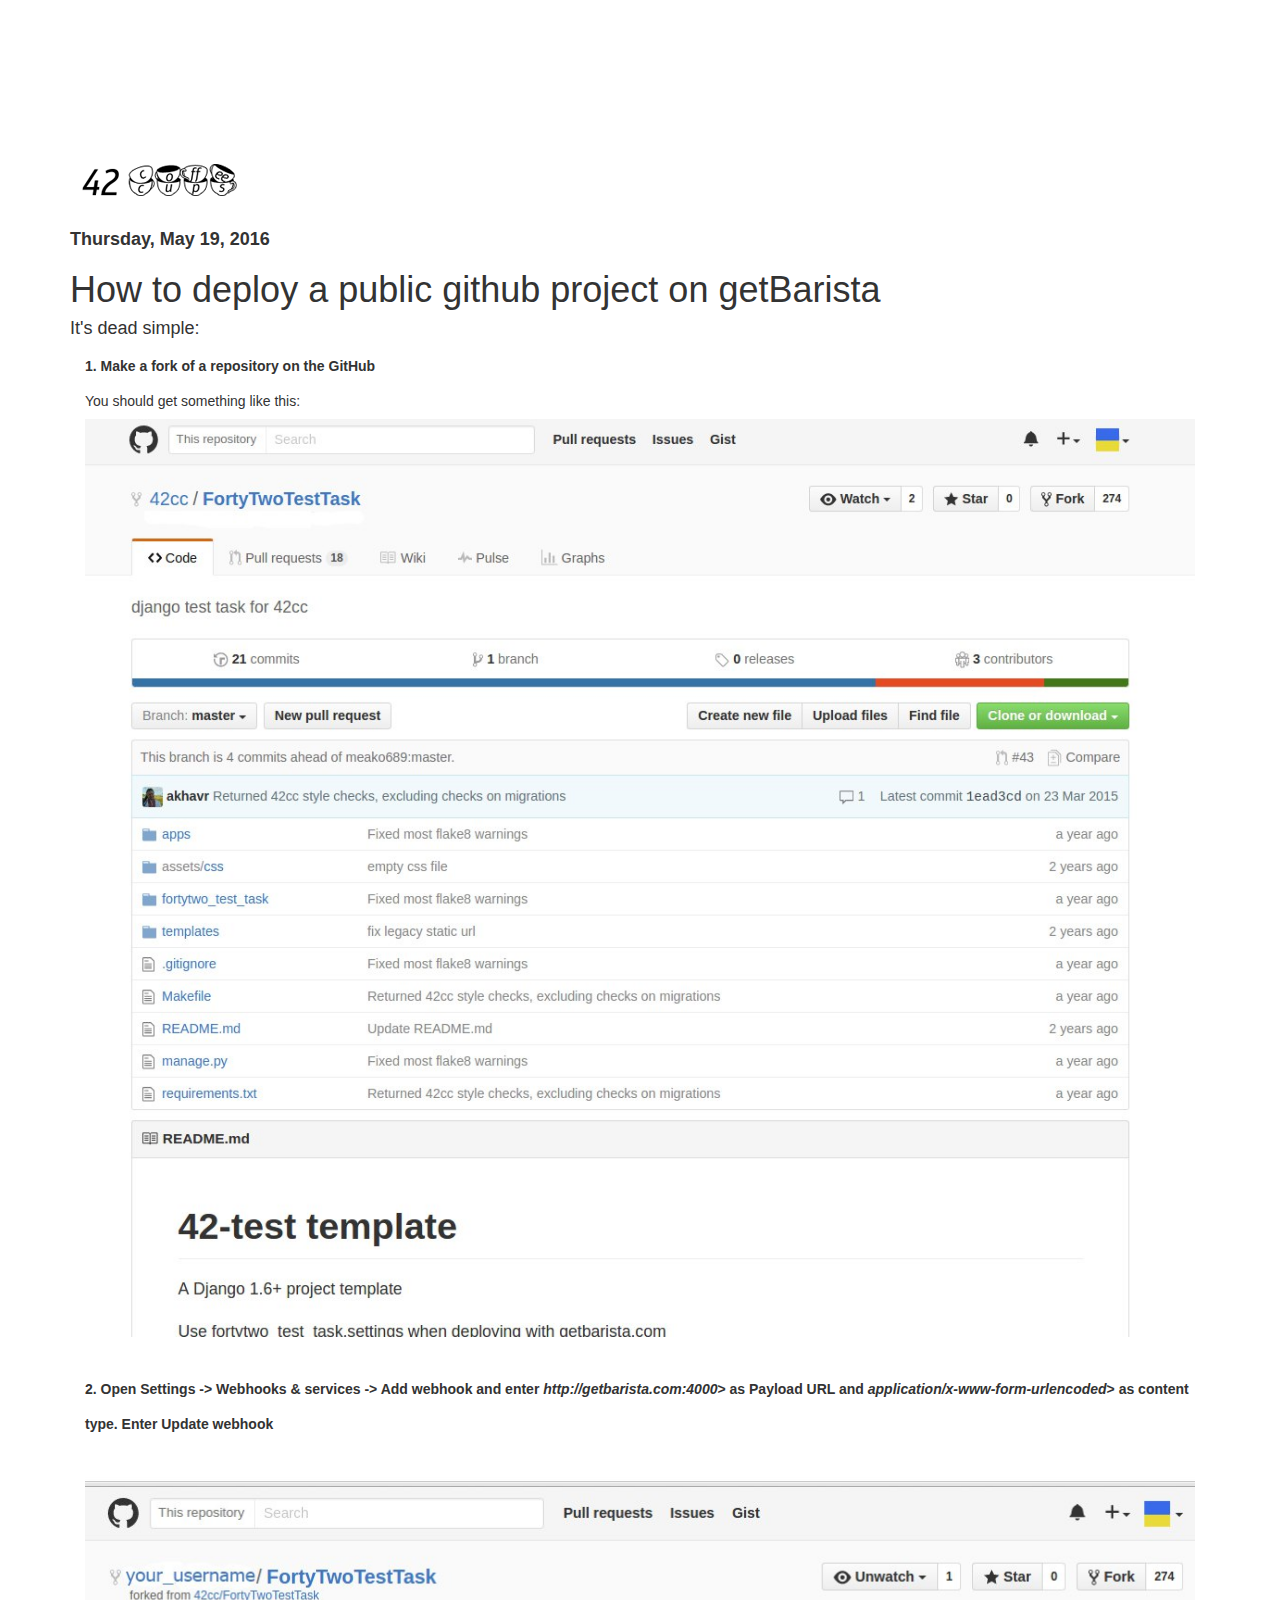
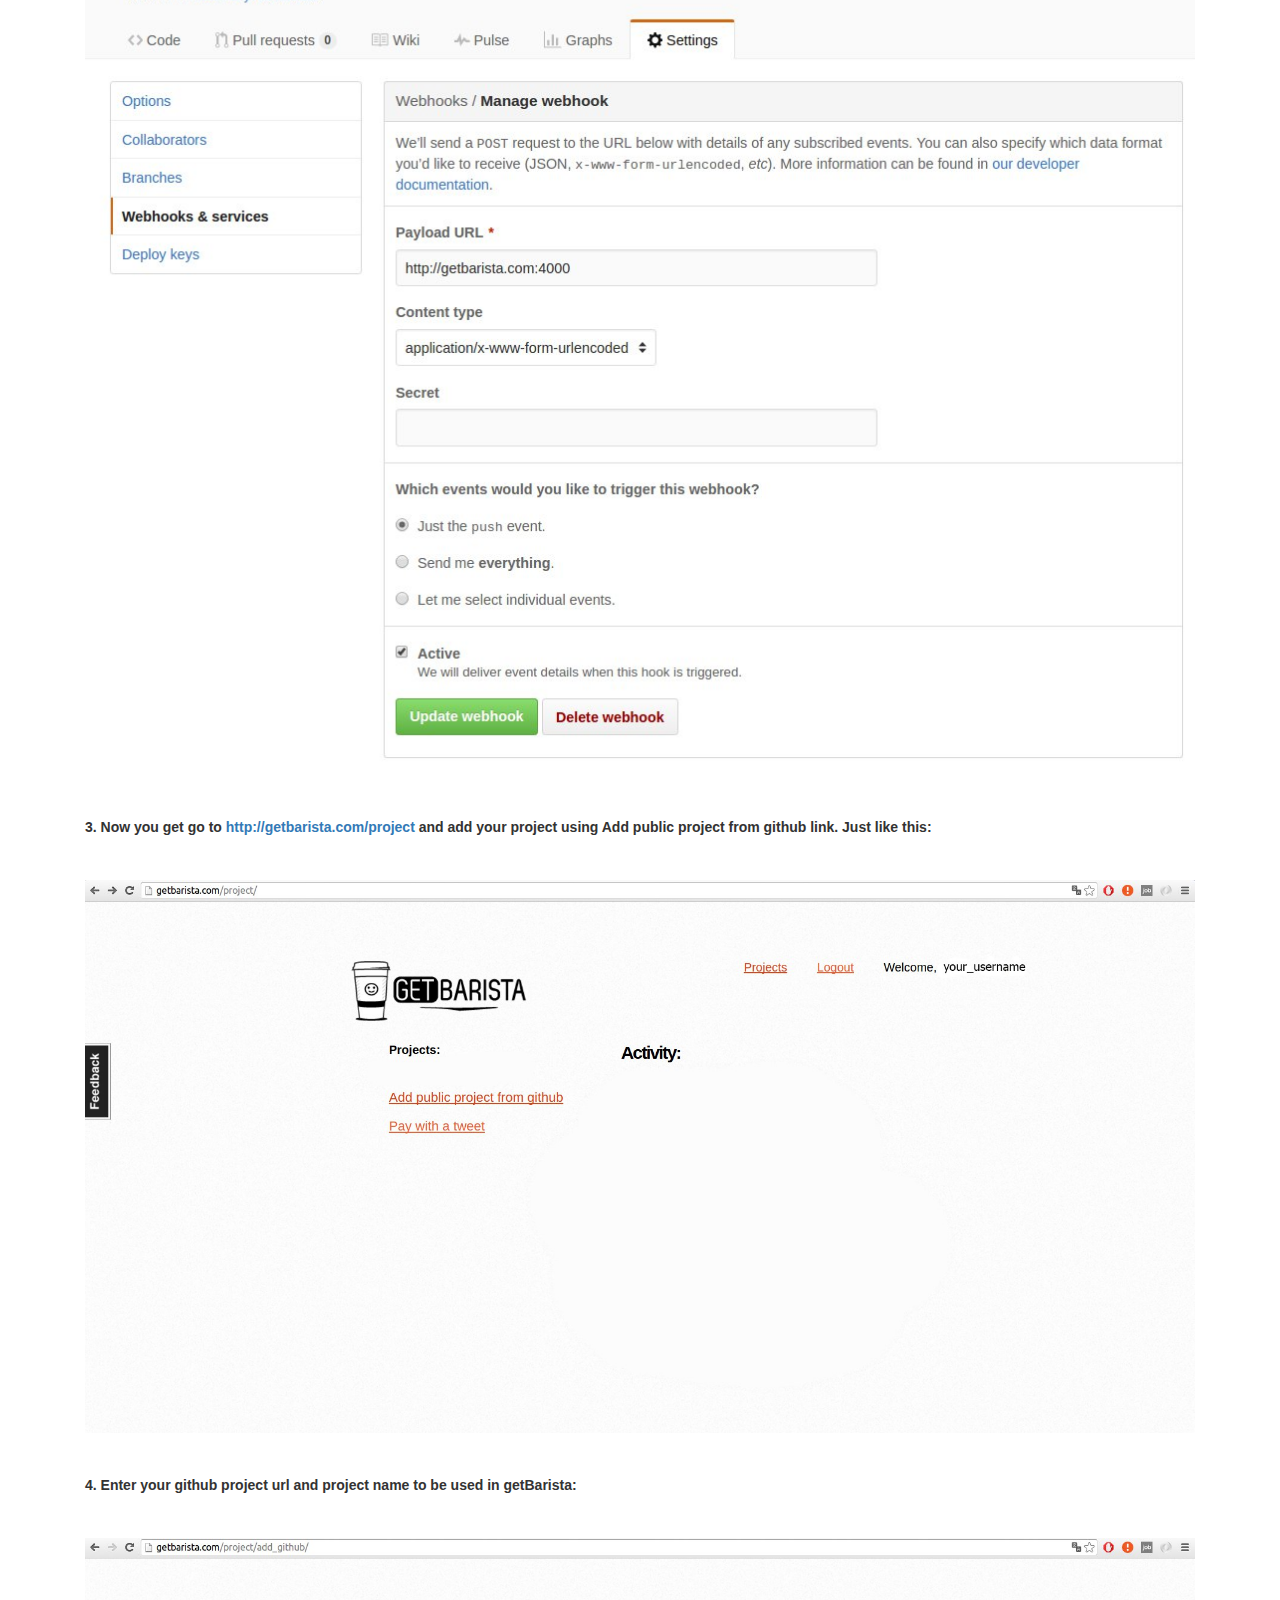
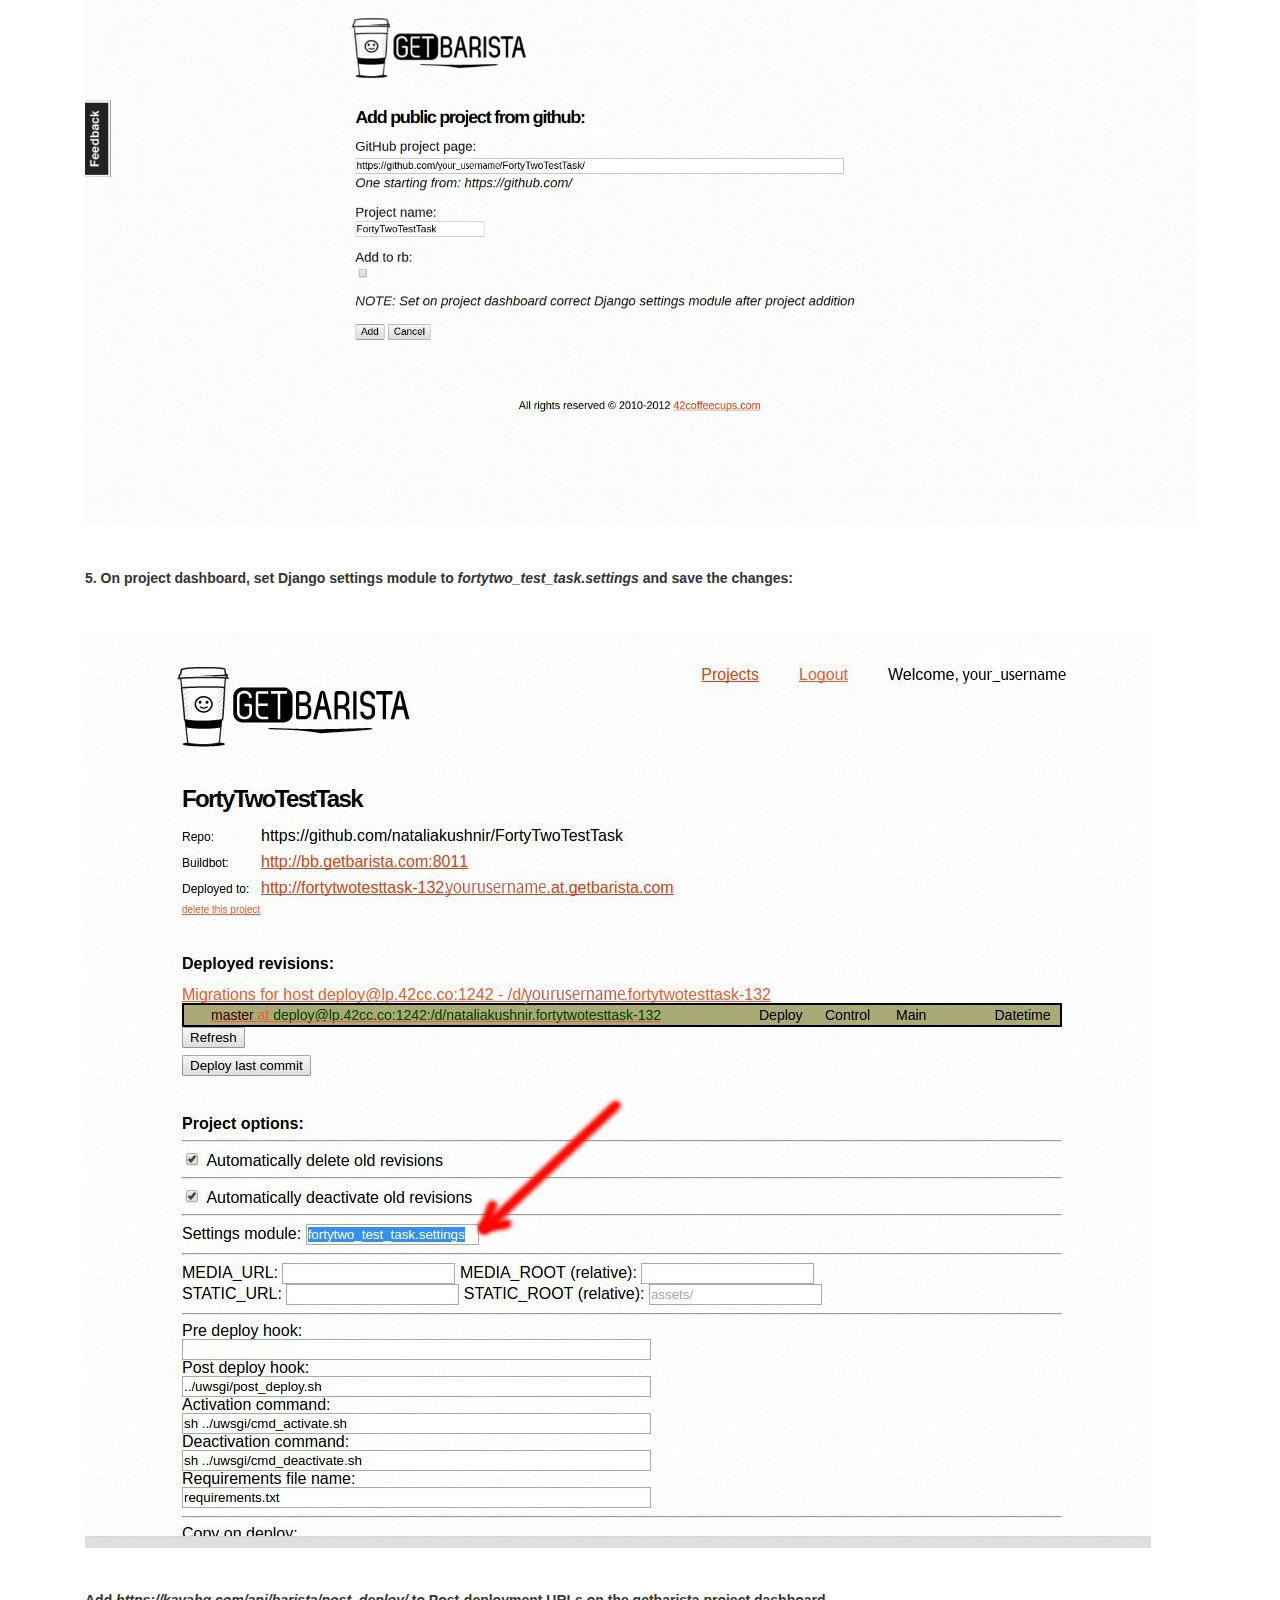
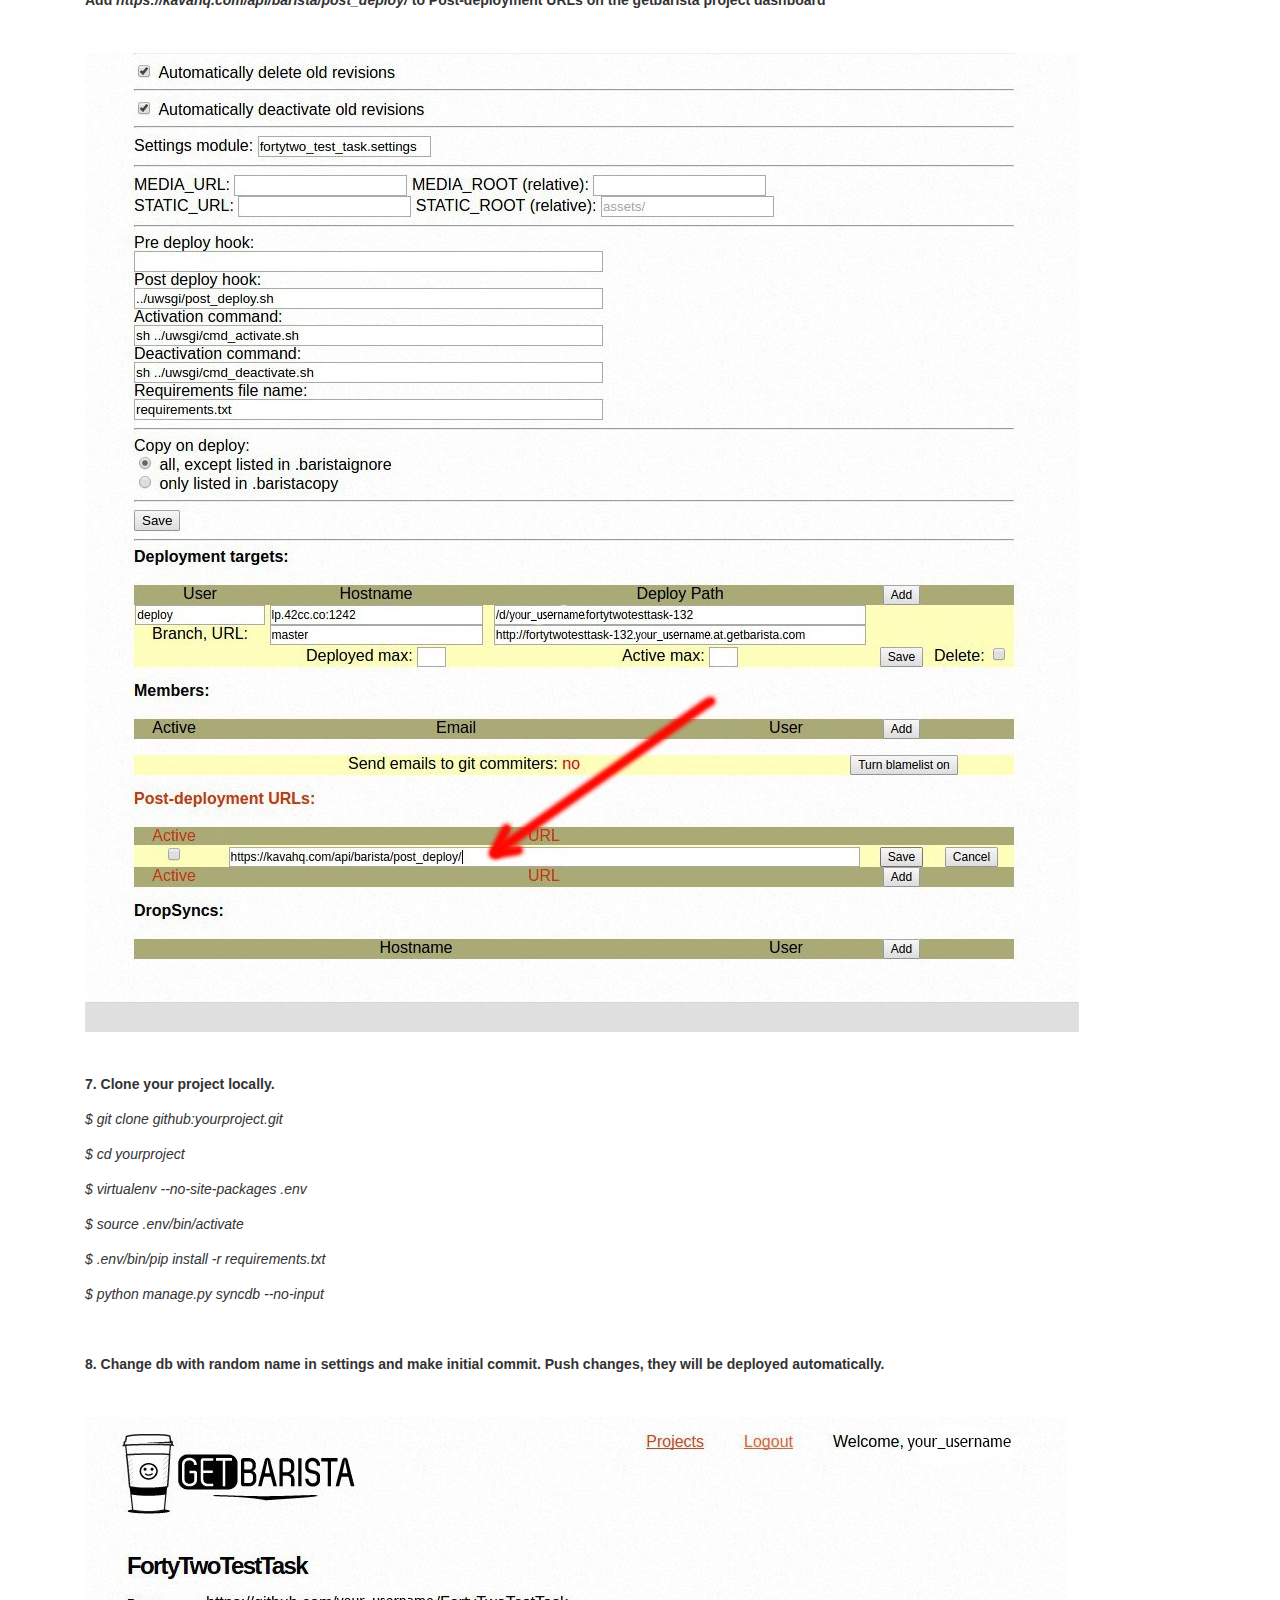
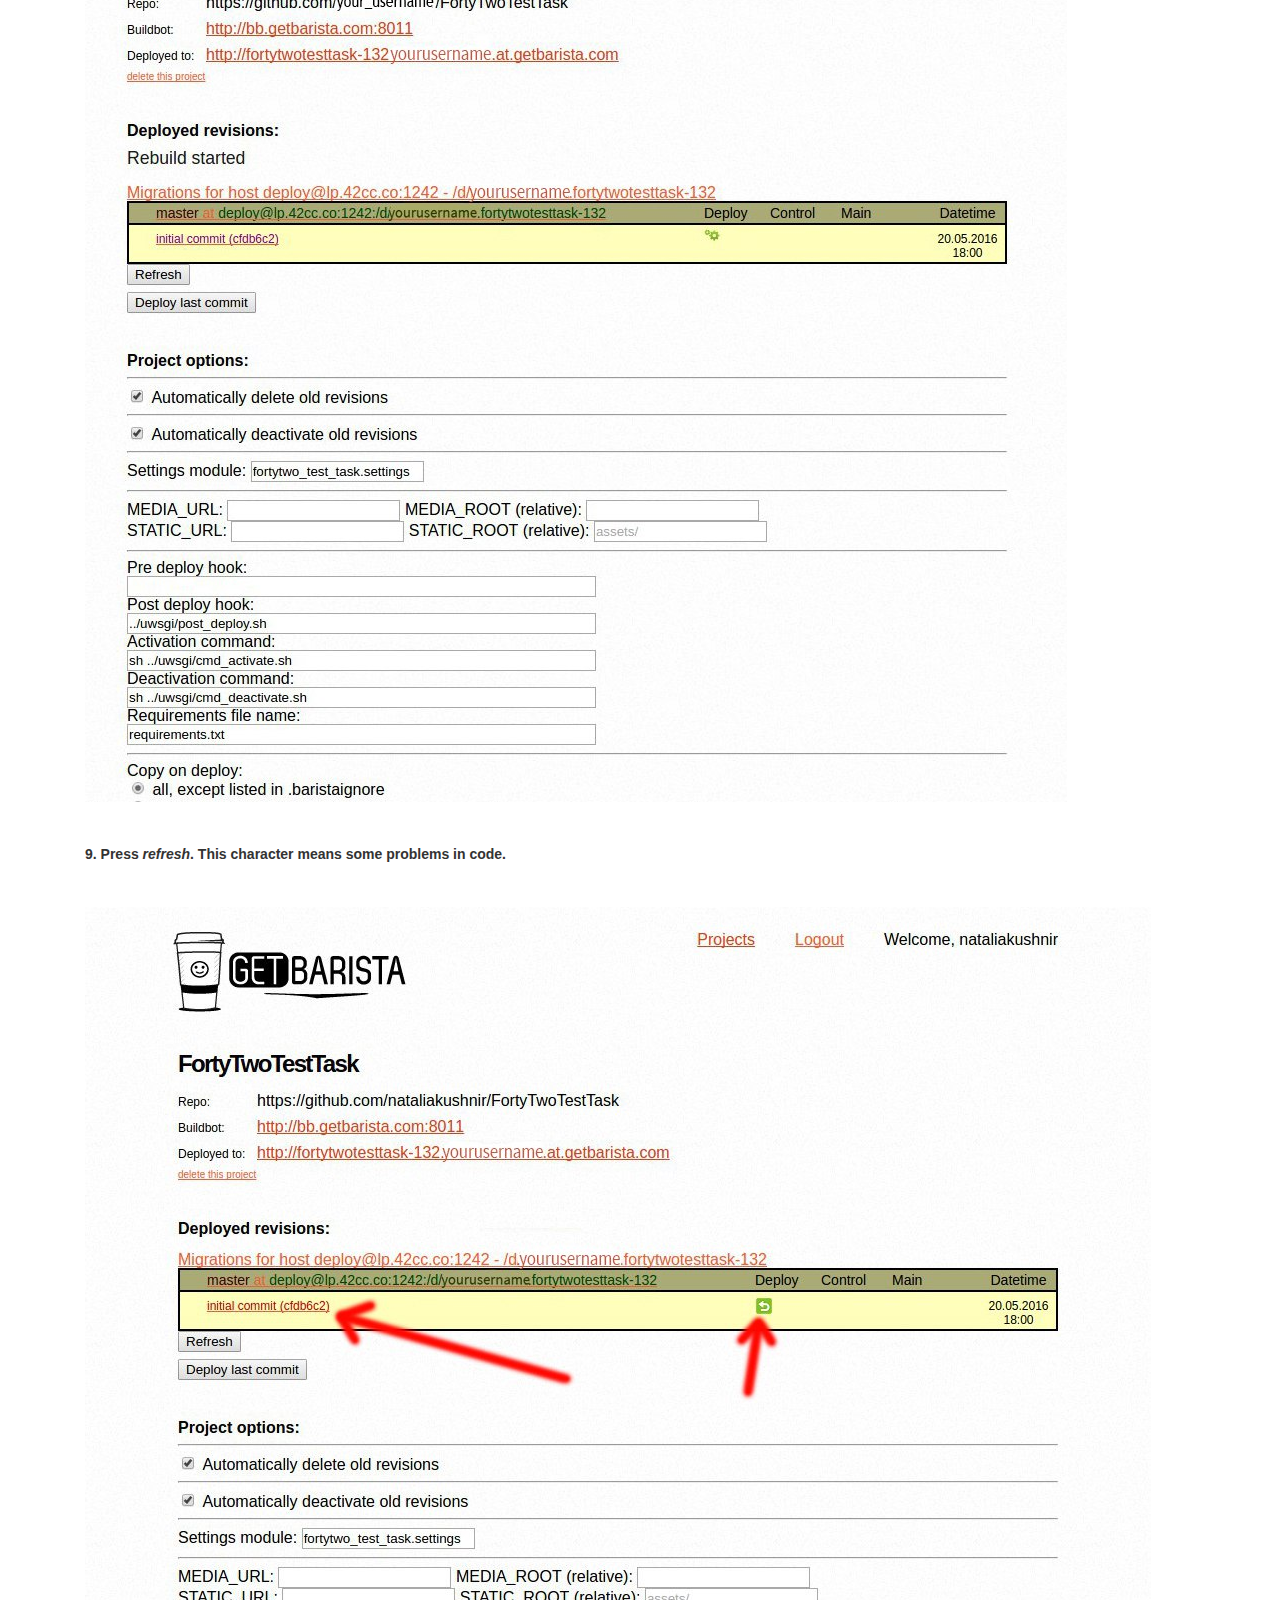
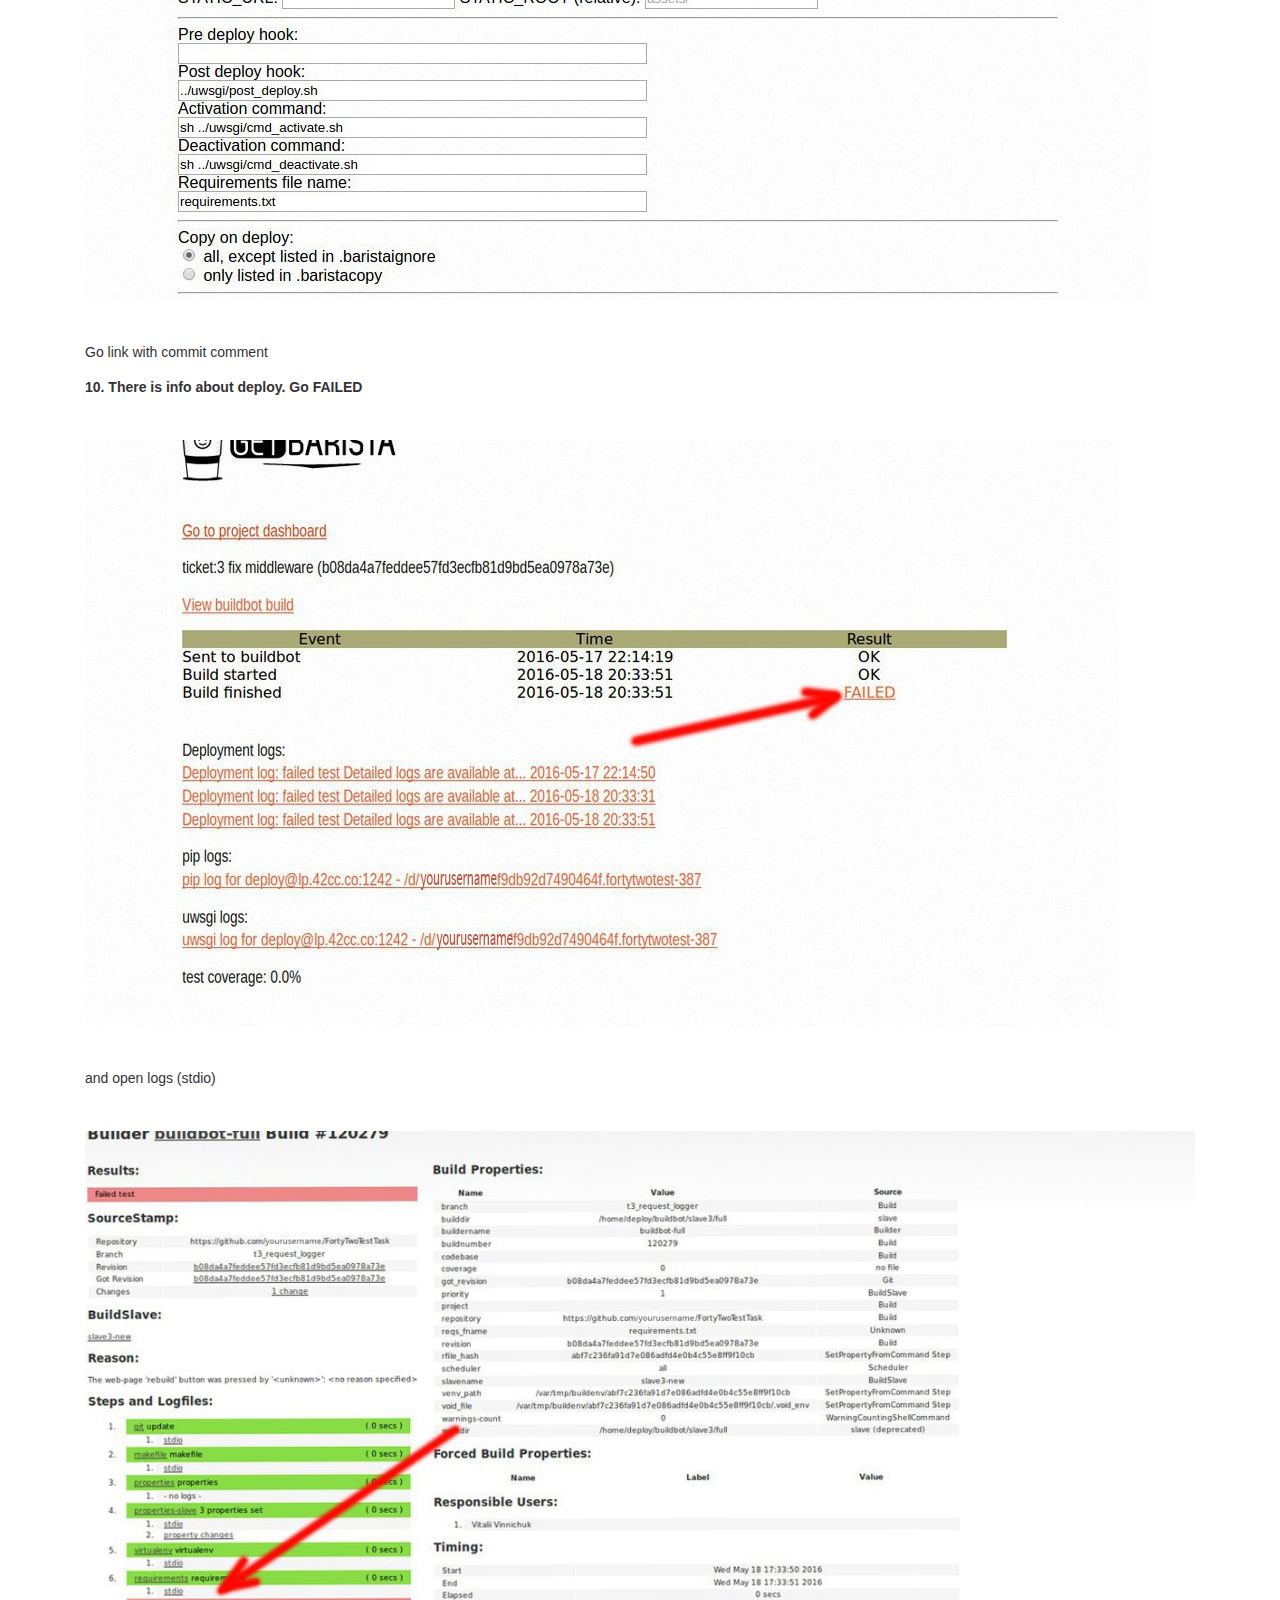
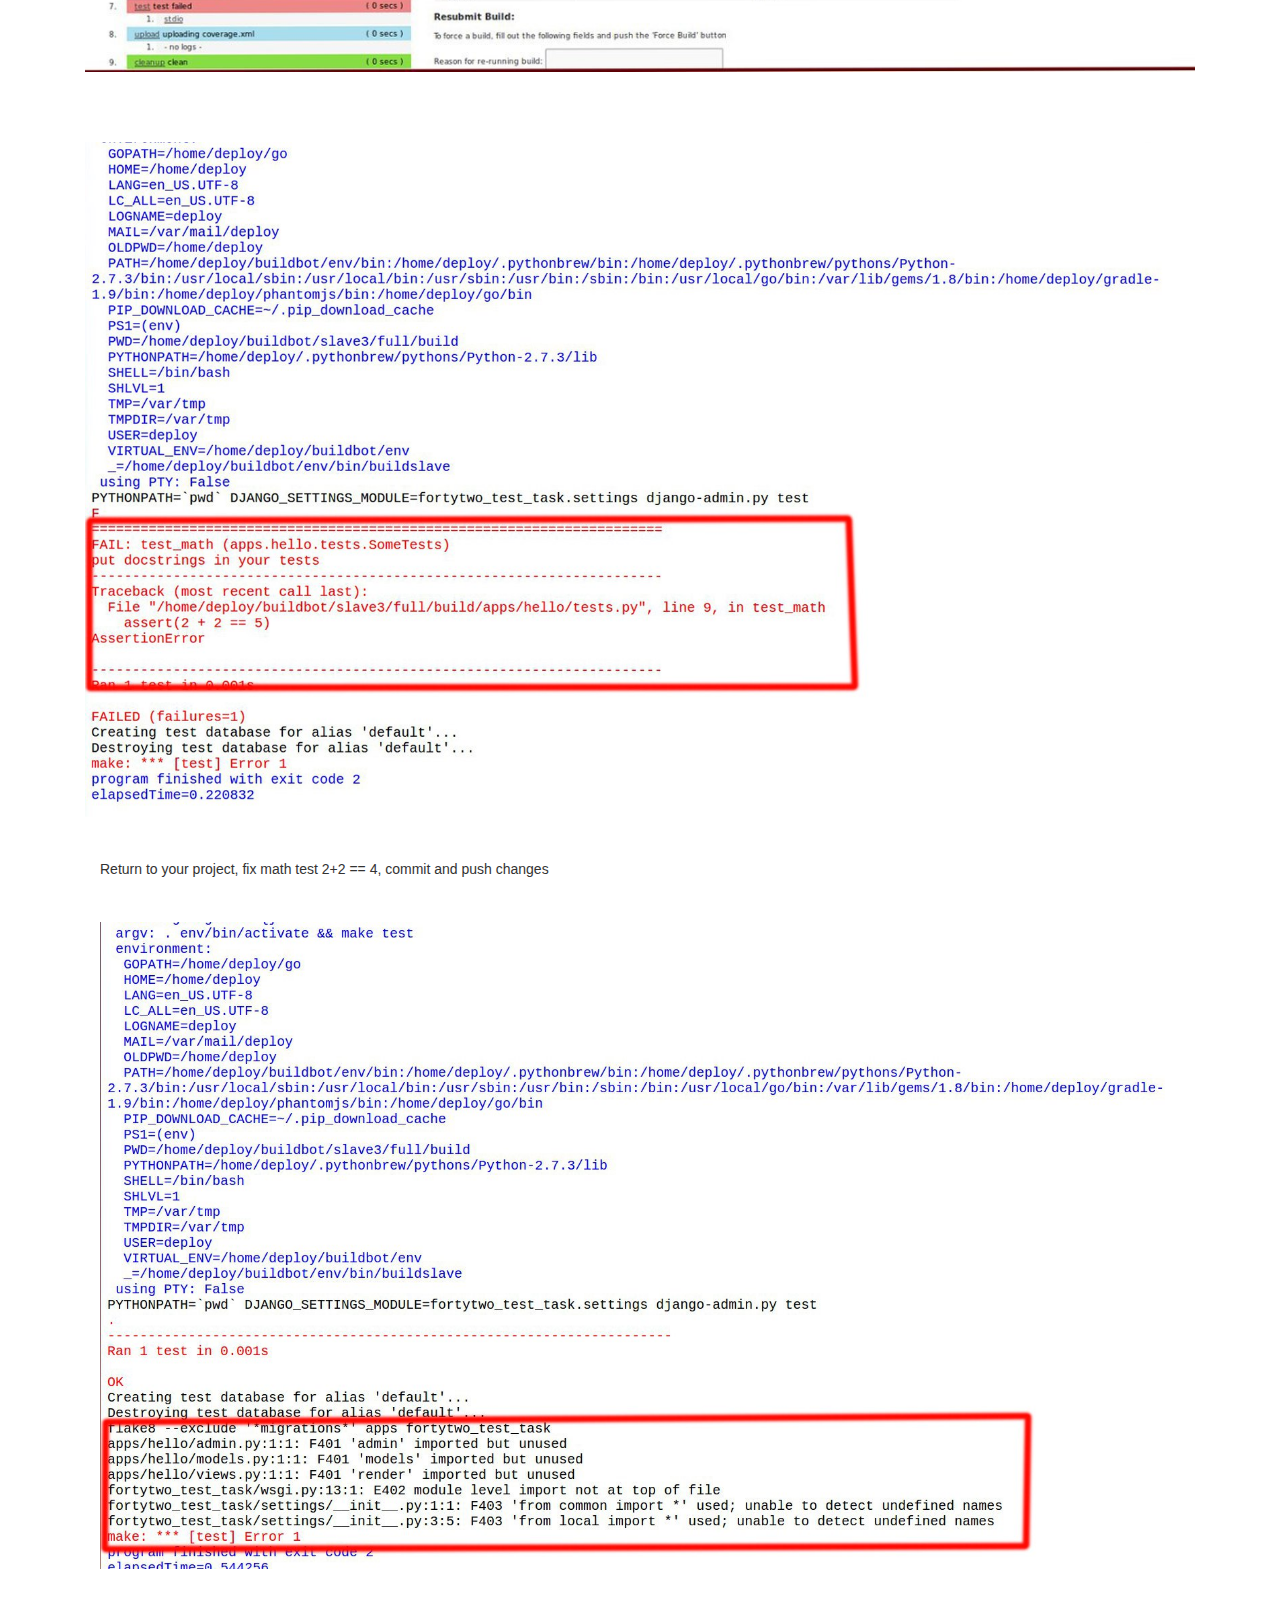
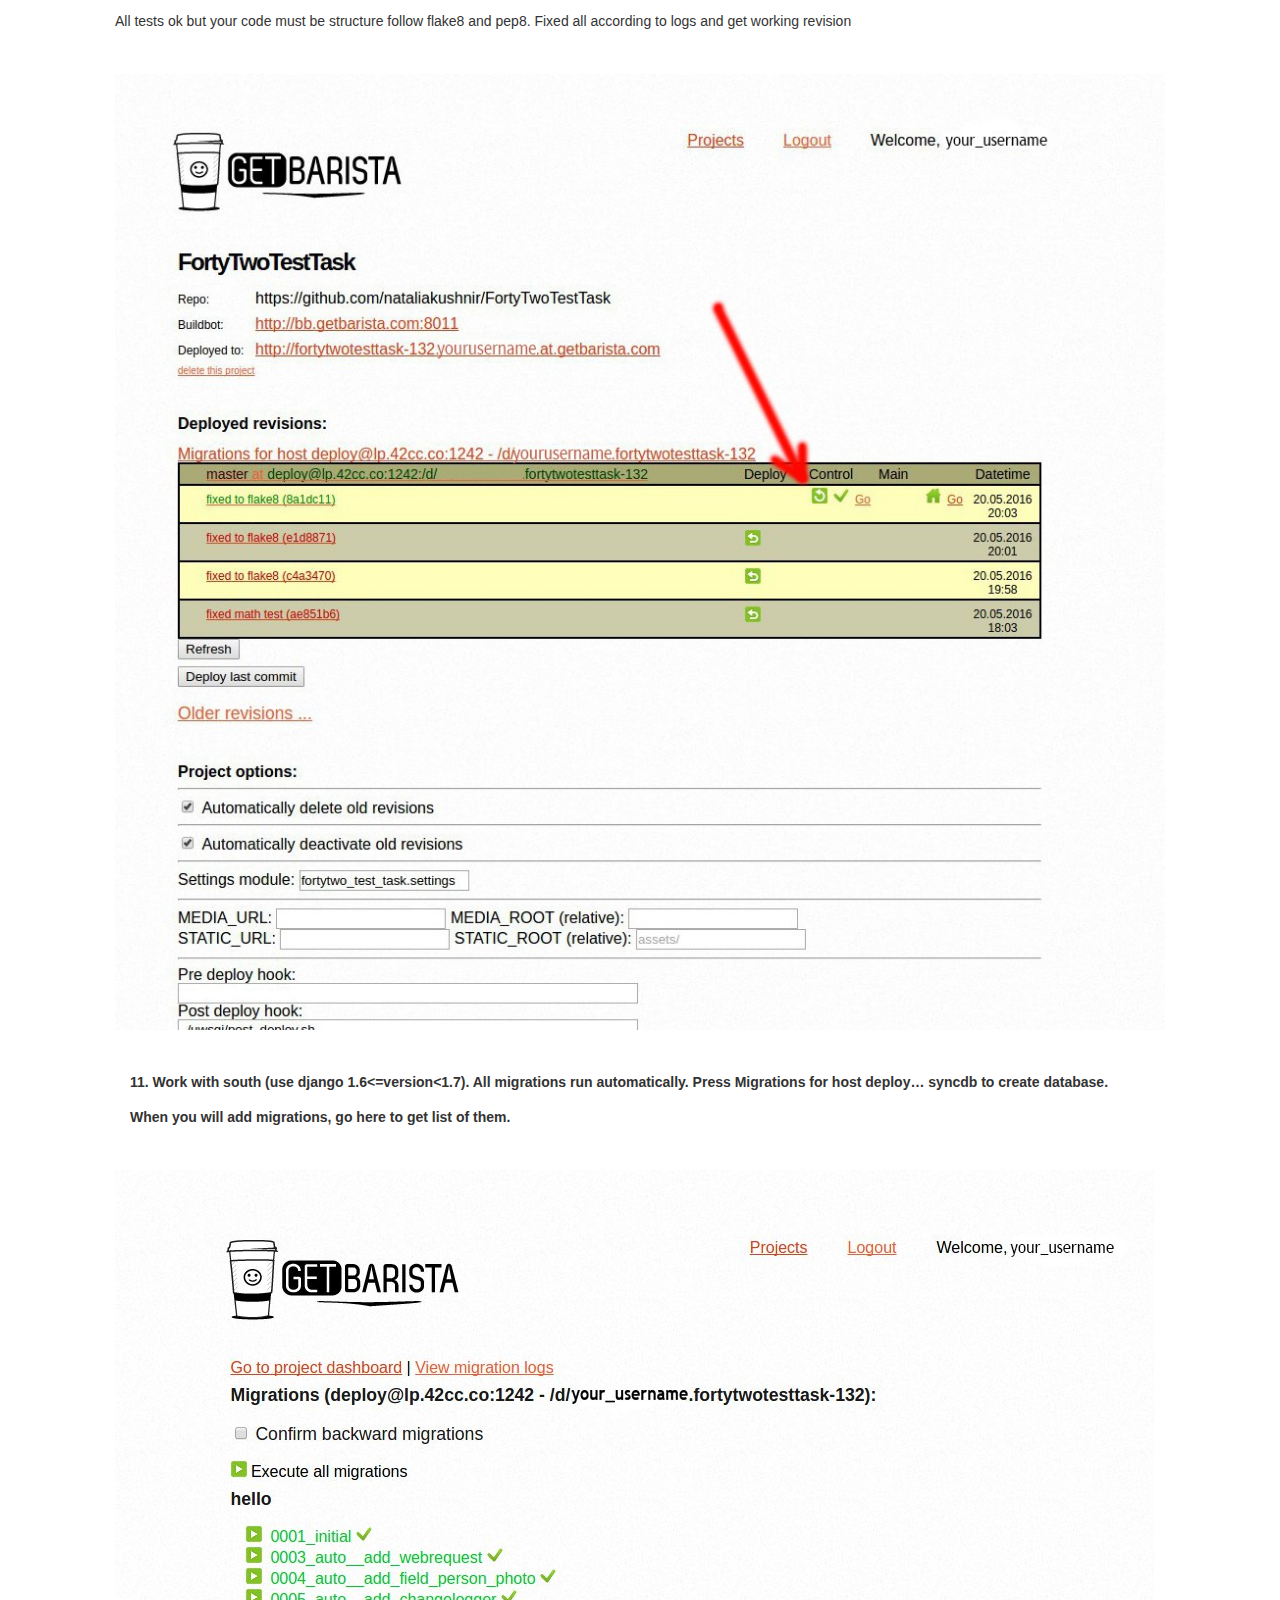
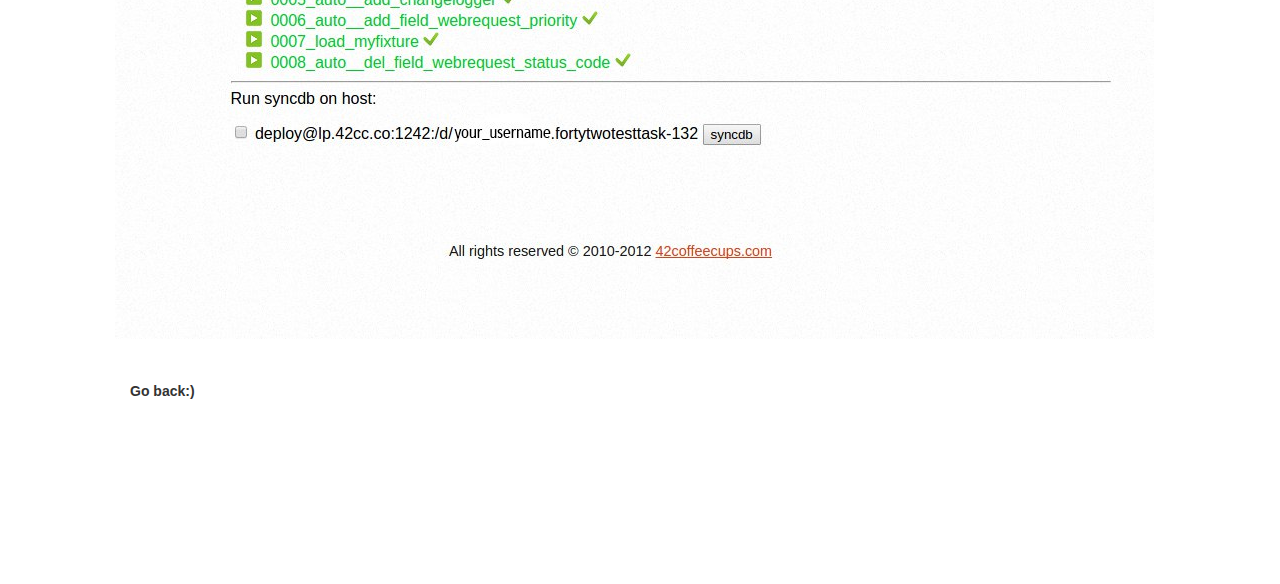
==== index.html @ aeedb57b "added instractions" ====
<!DOCTYPE html>
<html lang="en">
  <head>
    <meta charset="utf-8">
    <meta http-equiv="X-UA-Compatible" content="IE=edge">
    <meta name="viewport" content="width=device-width, initial-scale=1">
    <!-- The above 3 meta tags *must* come first in the head; any other head content must come *after* these tags -->
    <title>FortyTwoTestInstructions</title>
    <!-- Bootstrap -->
    <link href="css/bootstrap.min.css" rel="stylesheet">
    <link href="css/style.css" rel="stylesheet">
  </head>
  <body>
  <div class="container">
  <br>
  <br>
  <br>
  <br>
  <img src="images/logo.png">
  <br>
    <h4><b>Thursday, May 19, 2016</b></h4>
    <h1>How to deploy a public github project on getBarista</h1>
    <h4>It's dead simple: </h4>
    <div class="col-xs-12"><b>1. Make a fork of a repository on the GitHub </b></div>
    <div class="col-xs-12">You should get something like this: </div>
    <div class="col-xs-12">
    <img src="images/1.png" class="img-responsive">
    <br></div>
    <div class="col-xs-12"><b>
      2. Open Settings -> Webhooks & services -> Add webhook and enter <i>http://getbarista.com:4000</i>> as Payload URL and <i>application/x-www-form-urlencoded</i>> as content type. Enter Update webhook</b>
    </div>
    <div class="col-xs-12">
    <br>
    <img src="images/2.png" class="img-responsive">
    <br>
    </div>
    <div class="col-xs-12"><b>
      3. Now you get go to <a href="http://getbarista.com/project">http://getbarista.com/project</a> and add your project using Add public project from github link. Just like this: 
    </b></div>
     <div class="col-xs-12">
     <br>
    <img src="images/3.png" class="img-responsive">
    <br>
    </div>
    <div class="col-xs-12"><b>
      4. Enter your github project url and project name to be used in getBarista: 
    </b></div>
    <div class="col-xs-12">
    <br>
    <img src="images/4.png" class="img-responsive">
    <br>
    </div>
    <div class="col-xs-12"><b>
      5. On project dashboard, set Django settings module to <i>fortytwo_test_task.settings</i> and save the changes:
    </b></div>
    <div class="col-xs-12">
    <br>
    <img src="images/5.png" class="img-responsive">
    <br>
    </div>
    <div class="col-xs-12"><b>
      Add <i>https://kavahq.com/api/barista/post_deploy/</i> to Post-deployment URLs on the getbarista project dashboard
    </b></div>
    <div class="col-xs-12">
    <br>
    <img src="images/6.png" class="img-responsive">
    <br>
    </div>
    <div class="col-xs-12"><b>
      7. Clone your project locally.
    </b></div>
    <div class="col-xs-12"><i>
      $ git clone github:yourproject.git <br>
$ cd yourproject <br>
$ virtualenv --no-site-packages .env <br>
$ source .env/bin/activate <br>
$ .env/bin/pip install -r requirements.txt <br>
$ python manage.py syncdb --no-input
    </i></div>
    <div class="col-xs-12"><b><br>
      8. Change db with random name in settings and make initial commit. Push changes, they will be deployed automatically.
    </b></div>
     <div class="col-xs-12"><br>
    <img src="images/7.png" class="img-responsive">
    <br>
    </div>
    <div class="col-xs-12"><b>
    9. Press <i>refresh</i>. This character means some problems in code.</b>
    </div>
    <div class="col-xs-12"><br>
    <img src="images/8.png" class="img-responsive">
    <br>
    </div>
    <div class="col-xs-12">
      Go link with commit comment
    </div><br>
    <div class="col-xs-12">
      <b>10. There is info about deploy. Go FAILED</b>
    </div>
    <div class="col-xs-12"><br>
    <img src="images/9.png" class="img-responsive">
    <br>
    </div>
    <div class="col-xs-12">
      and open logs (stdio)
    </div>
    <div class="col-xs-12"><br>
    <img src="images/10.png" class="img-responsive">
    <br>
    </div>
    <div class="col-xs-12"><br>
    <img src="images/11.png" class="img-responsive">
    <br>
    <div class="col-xs-12">
      Return to your project, fix math test 2+2 == 4, commit and push changes
    </div>
    <div class="col-xs-12"><br>
    <img src="images/12.png" class="img-responsive">
    <br>
    <div class="col-xs-12">
      All tests ok but your code must be structure follow flake8 and pep8. Fixed all according to logs and get working revision
    </div>
    <div class="col-xs-12"><br>
    <img src="images/13.png" class="img-responsive">
    <br>
    <div class="col-xs-12"><b>
      11. Work with south (use django 1.6<=version&lt;1.7). All migrations run automatically. Press Migrations for host deploy… syncdb to create database. When you will add migrations, go here to get list of them.
    </b></div>
    </div>
    <div class="col-xs-12"><br>
    <img src="images/14.png" class="img-responsive">
    <br>
    <div class="col-xs-12">
      <b>Go back:)</b>
    </div>
    <br>
    <br>
    <br>
    <br>
    <br>
    <br>
  </div>
    <!-- jQuery (necessary for Bootstrap's JavaScript plugins) -->
    <script src="https://ajax.googleapis.com/ajax/libs/jquery/1.11.3/jquery.min.js"></script>
    <!-- Include all compiled plugins (below), or include individual files as needed -->
    <script src="js/bootstrap.min.js"></script>
  </body>
</html>
---- css/style.css ----
body {
	line-height: 2.5;
}
.wrapper {
	width: 80%;
	margin: 0 auto;
}
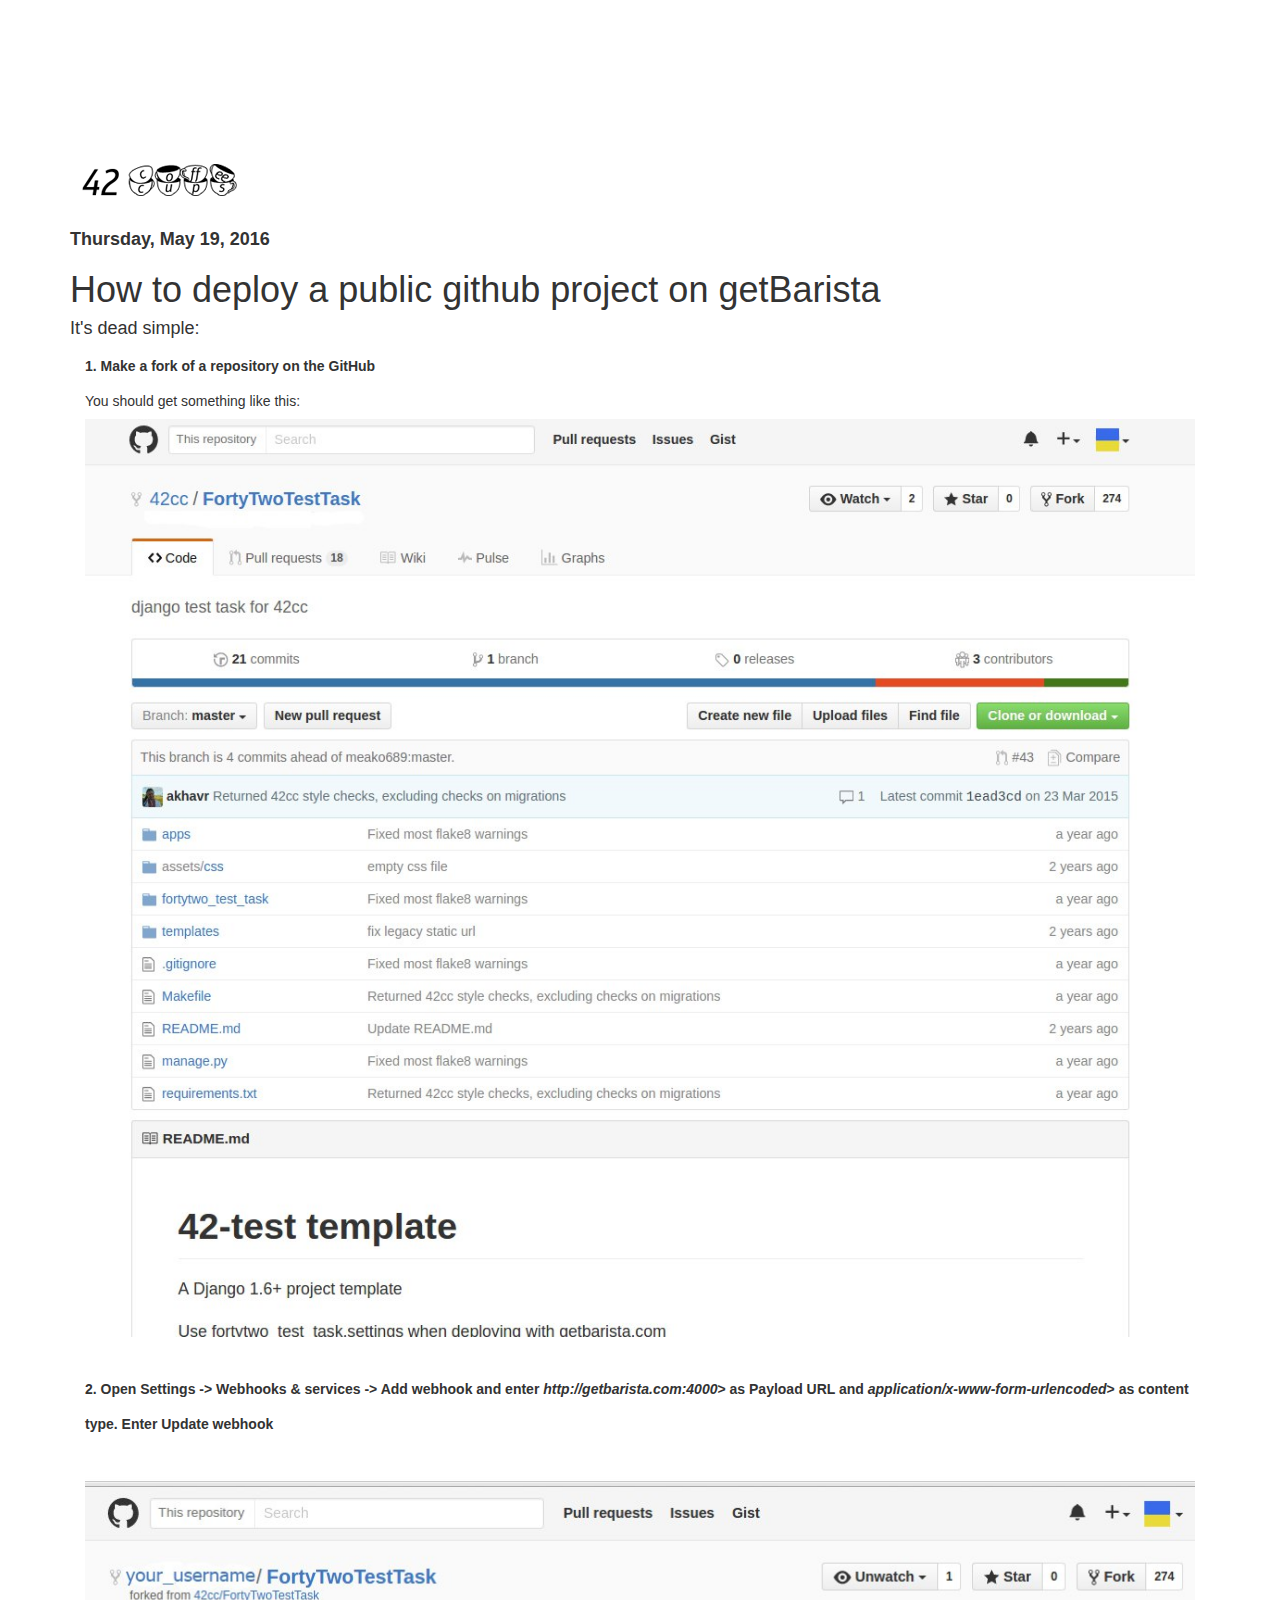
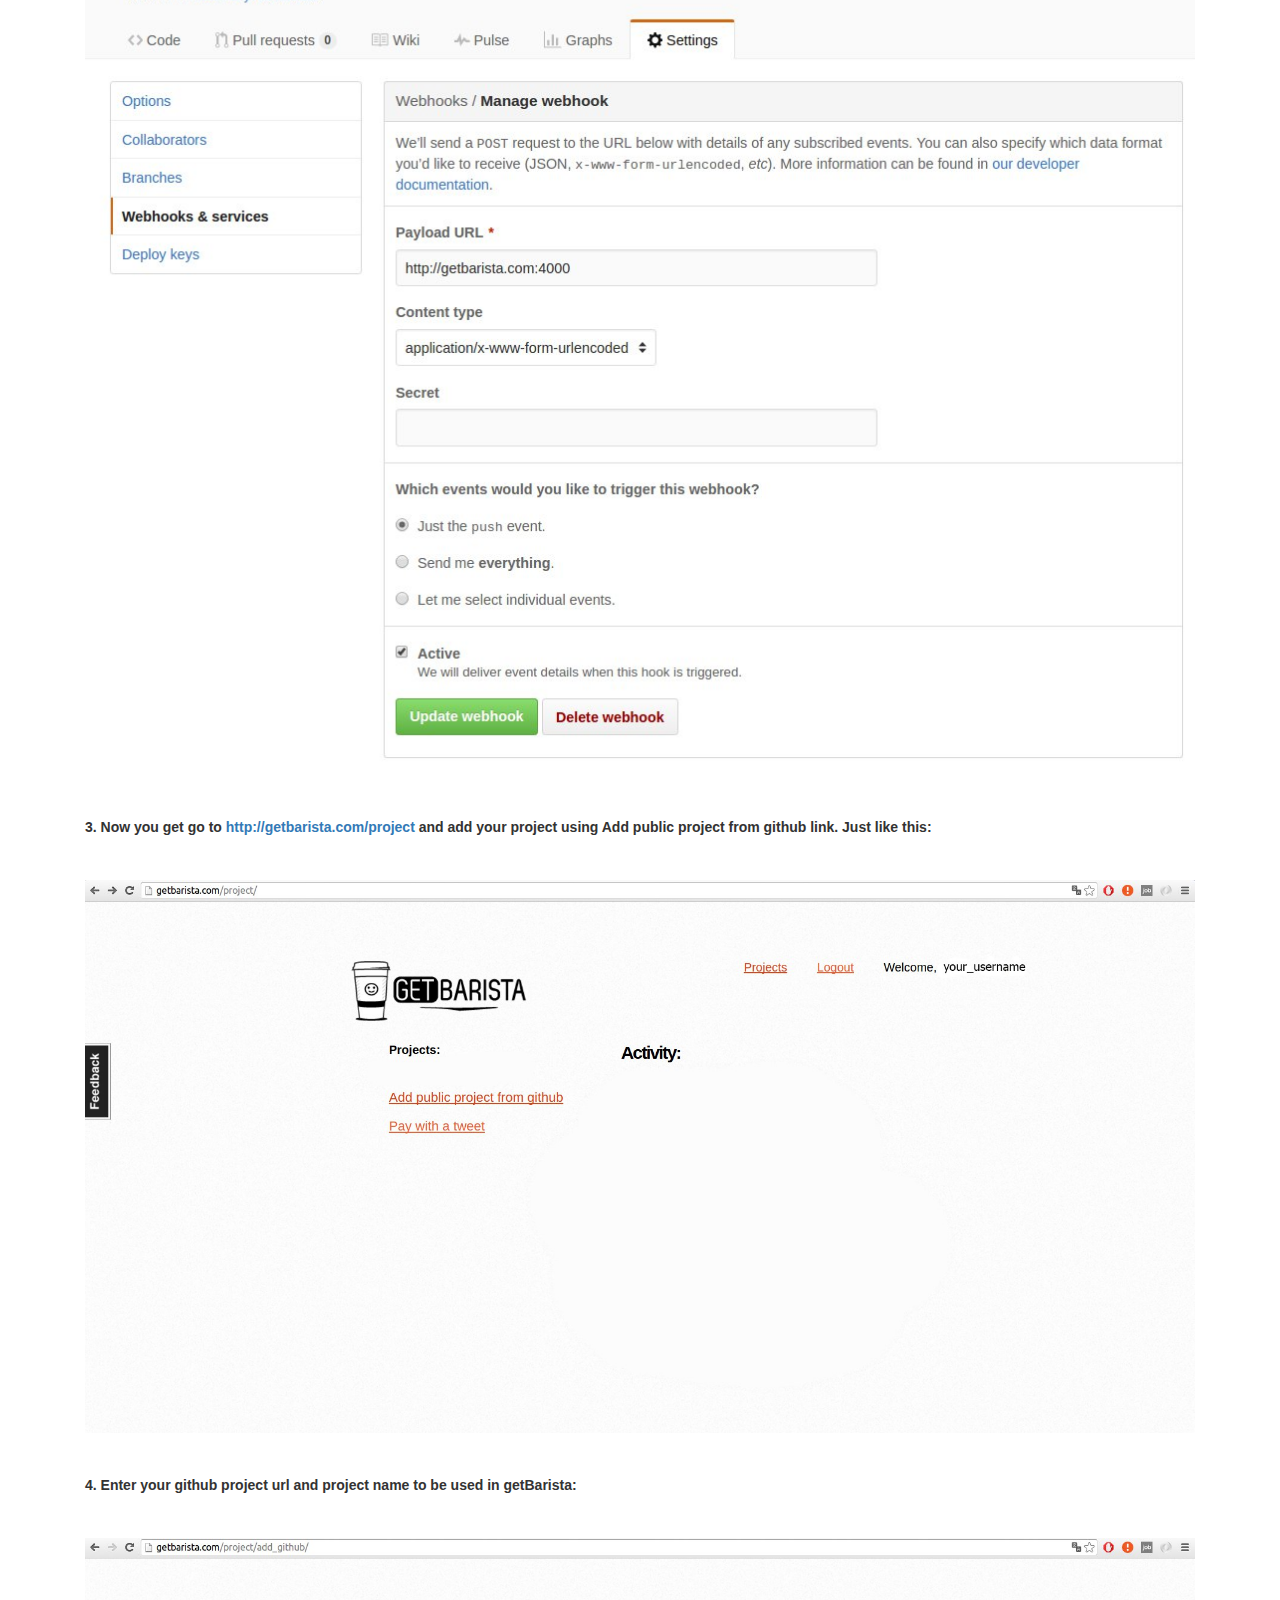
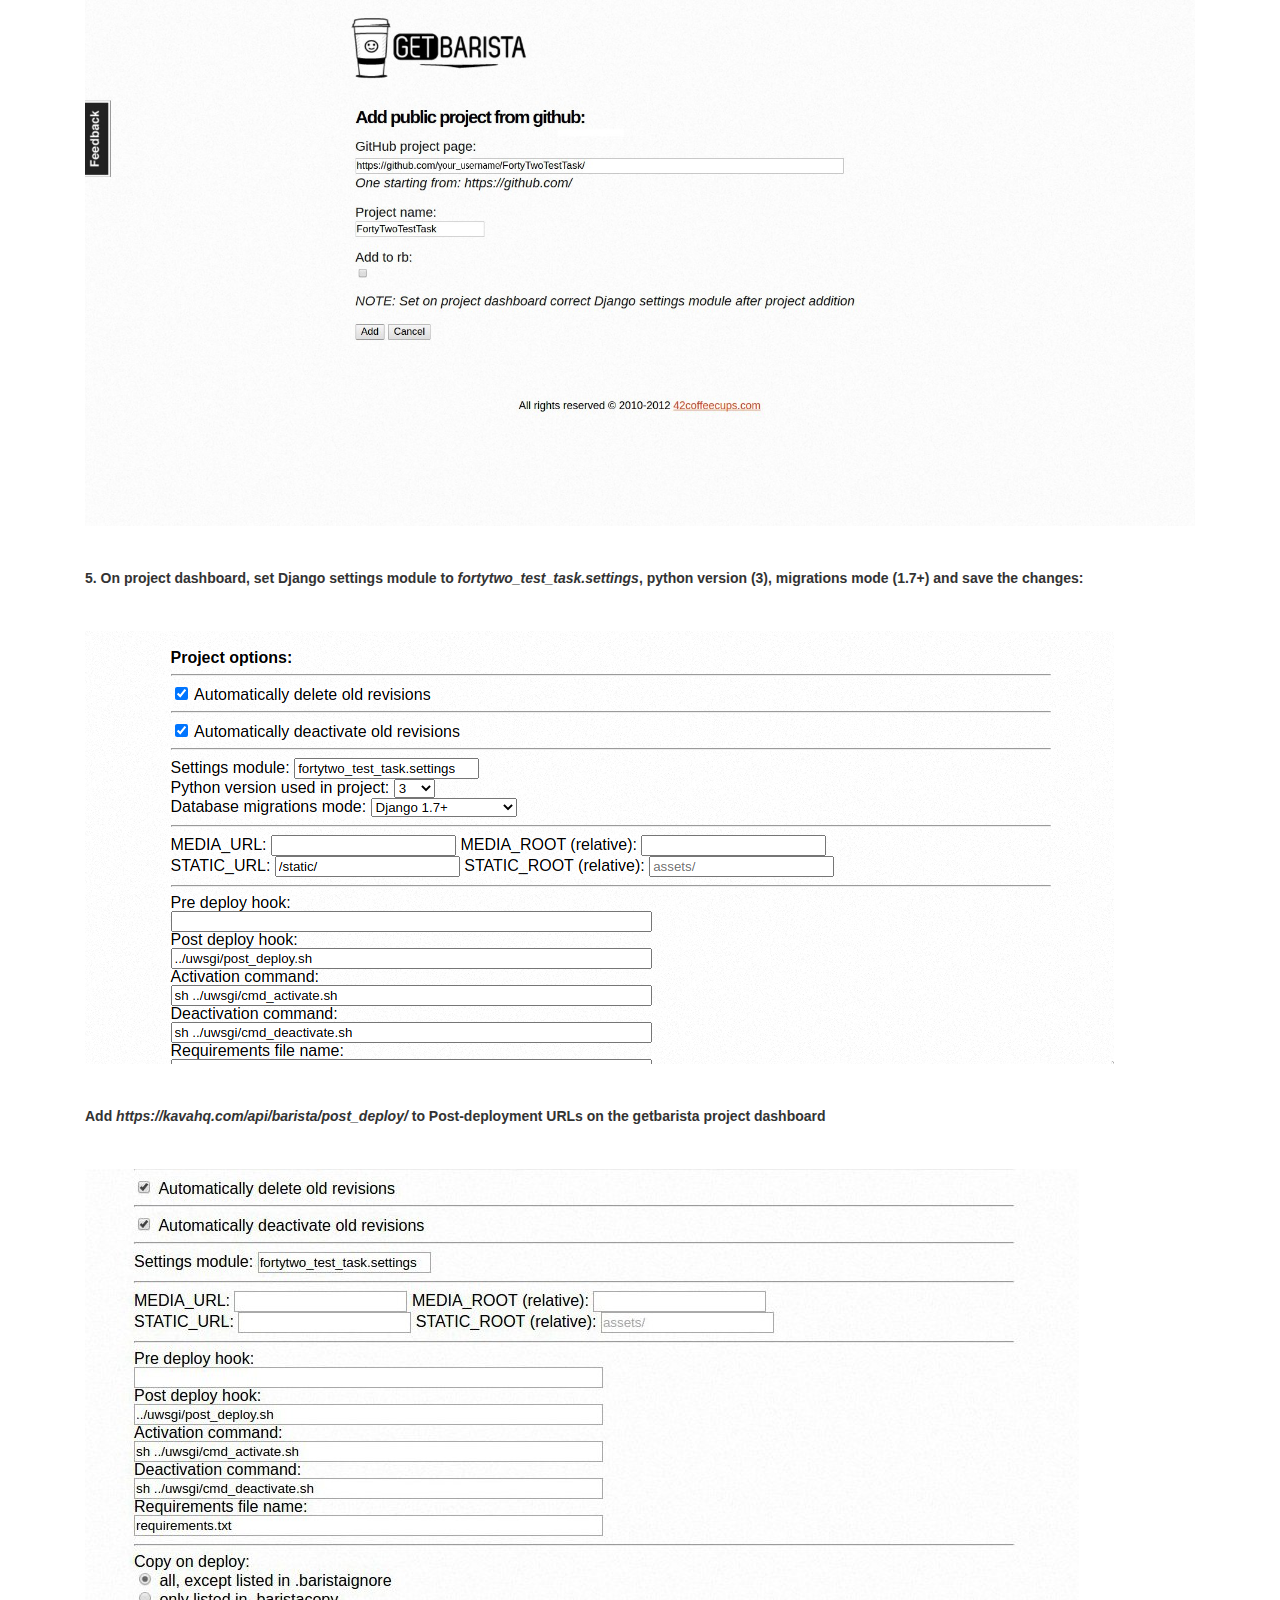
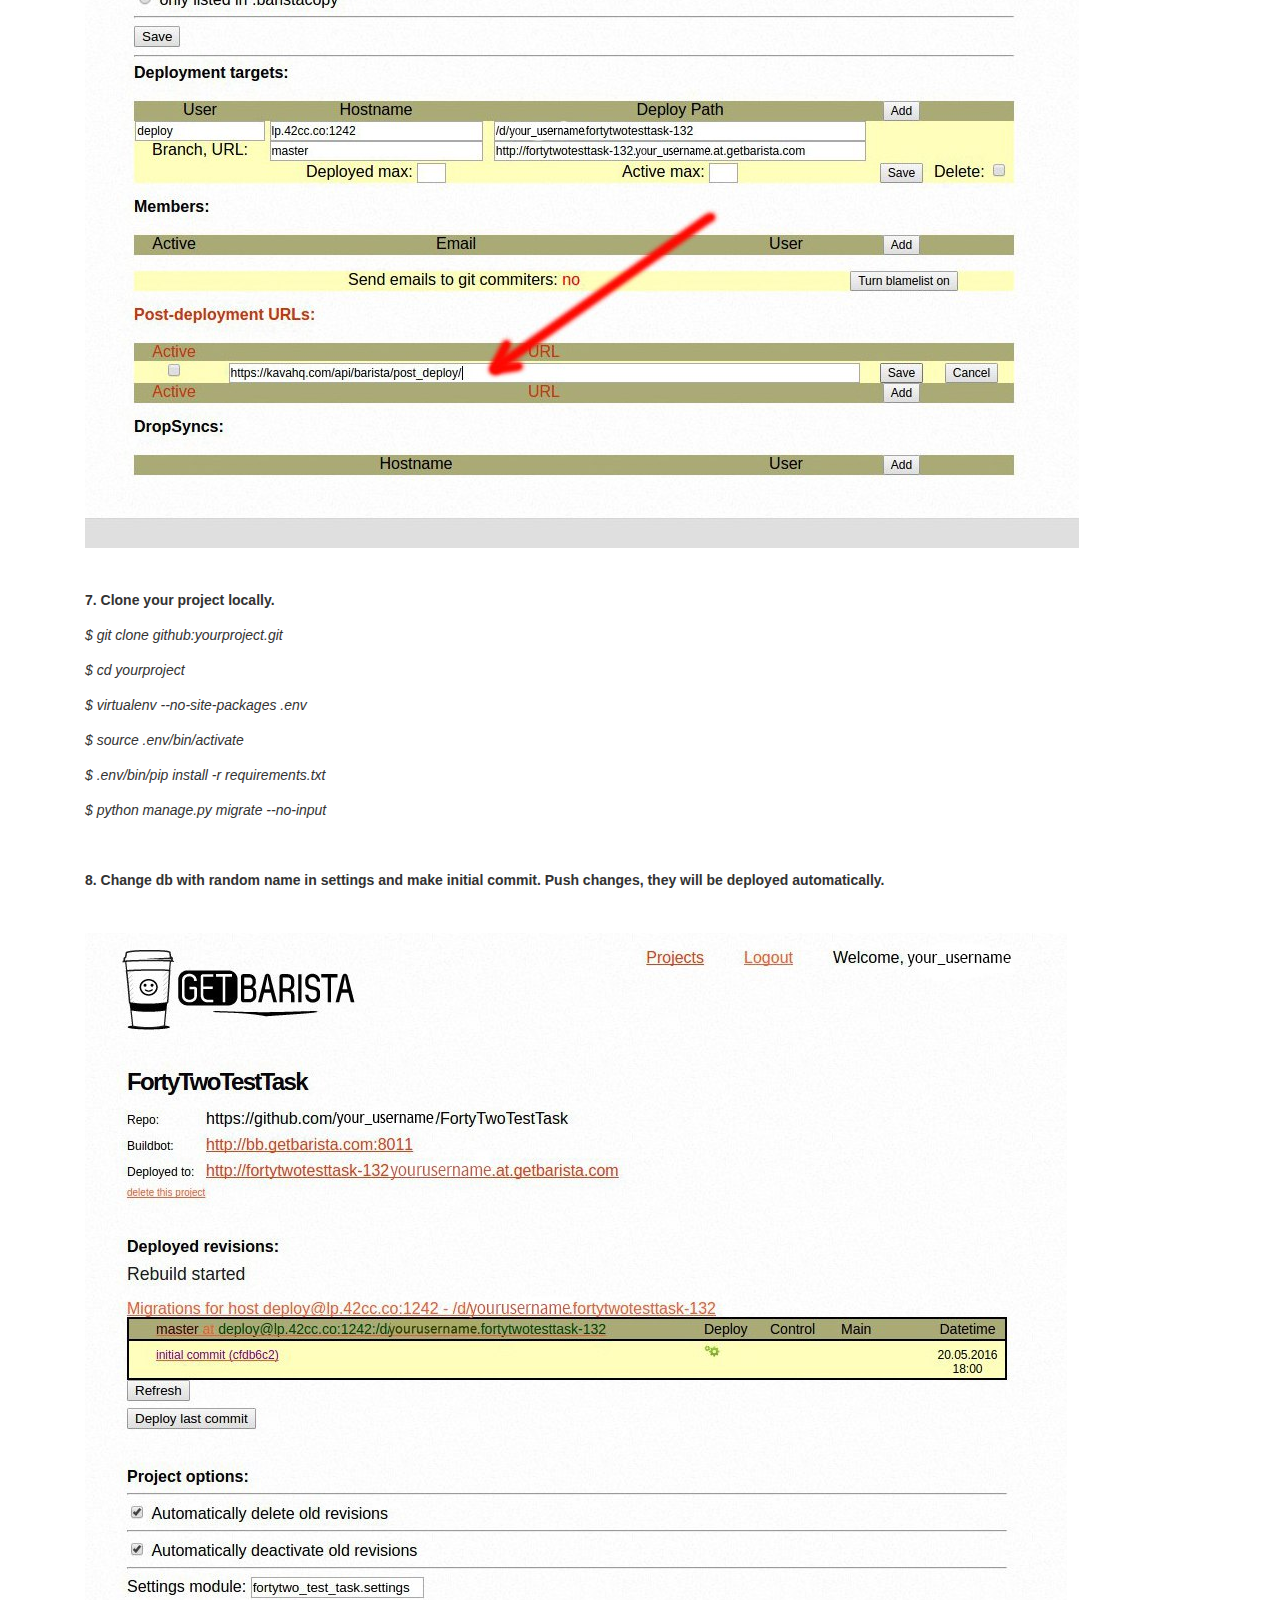
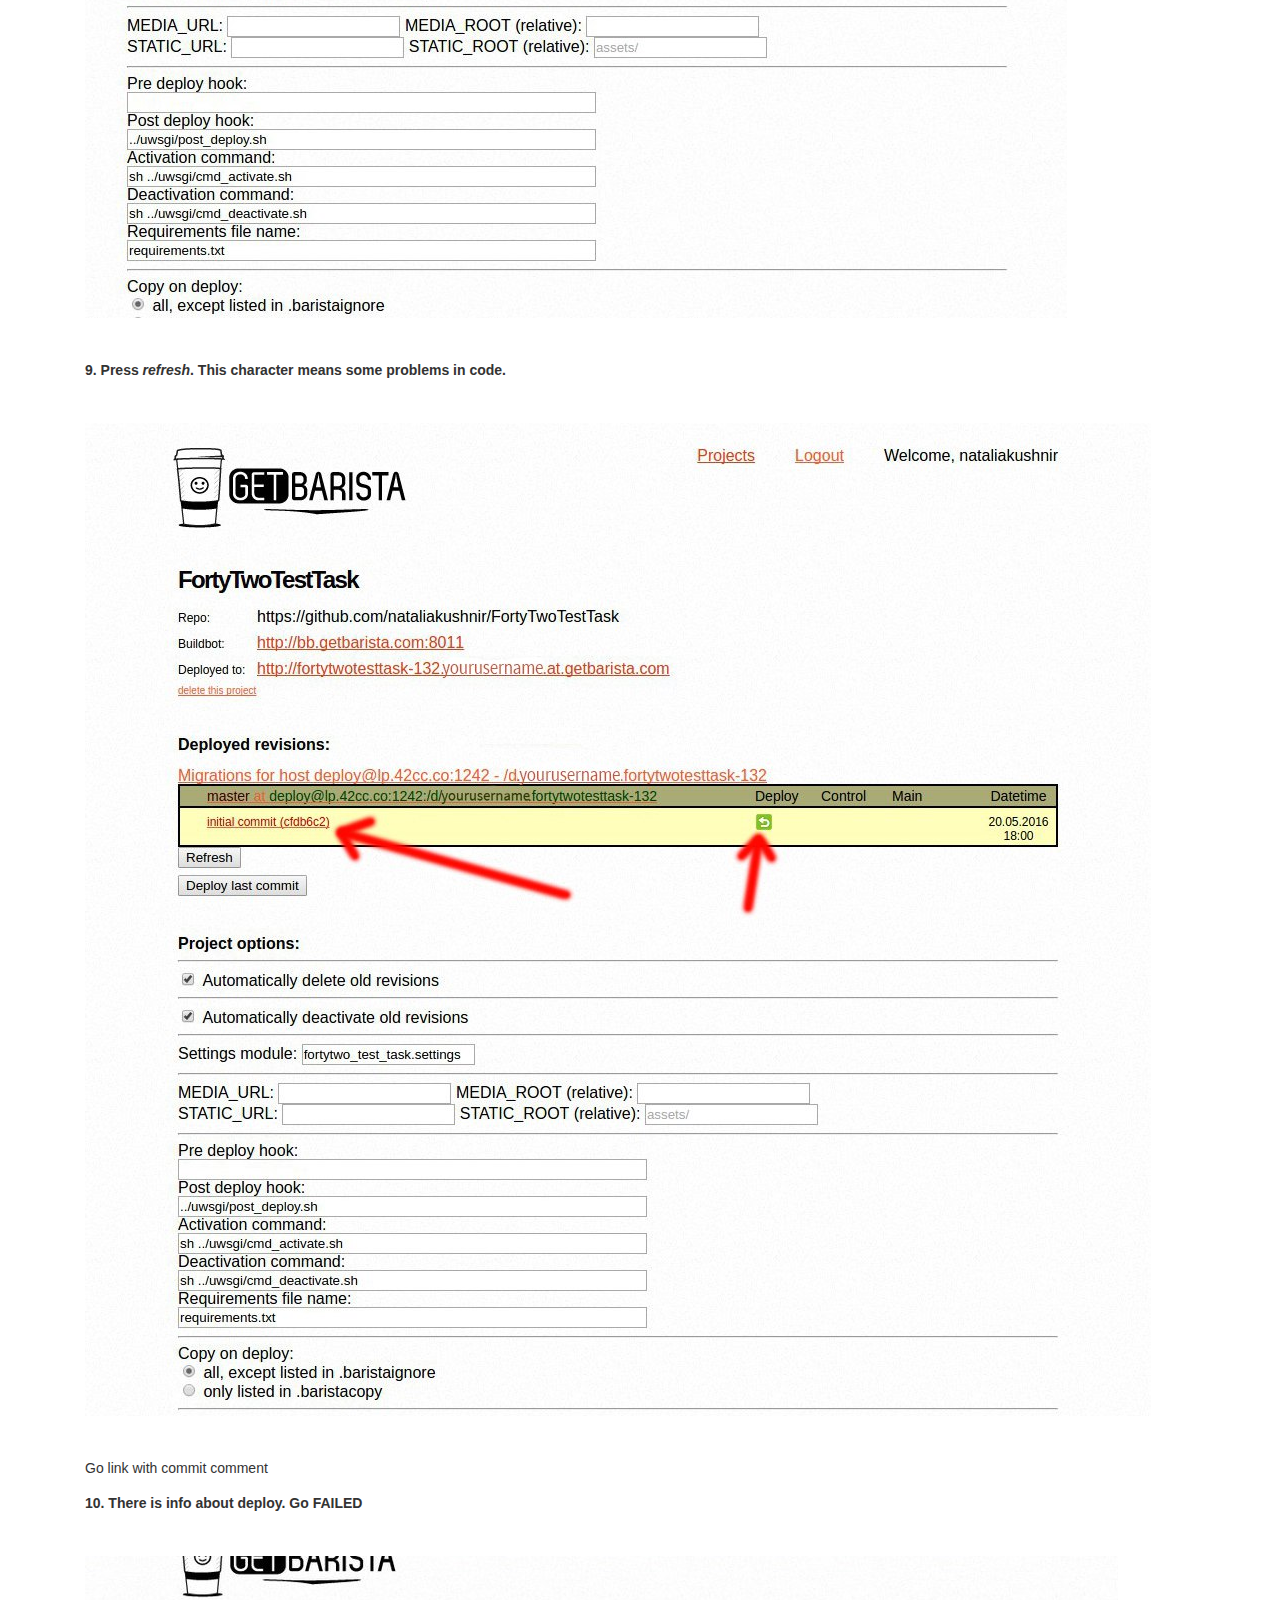
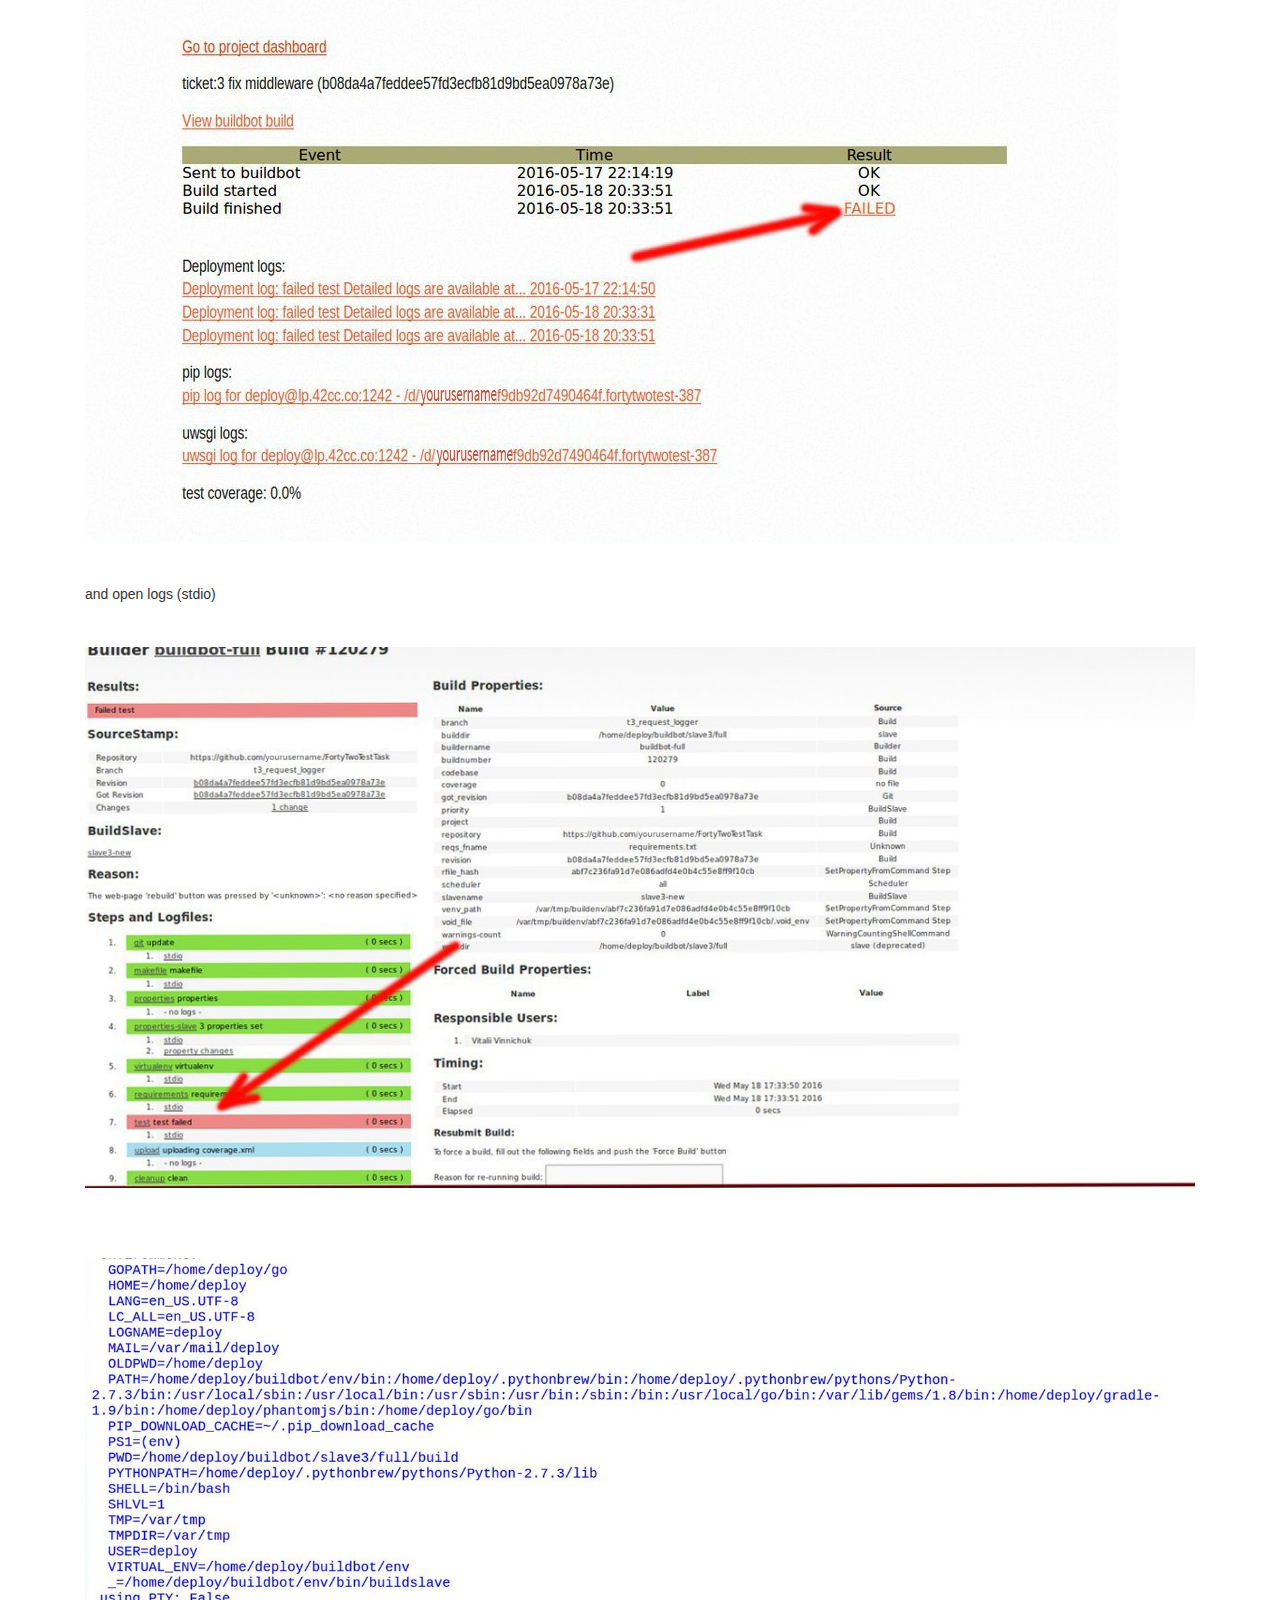
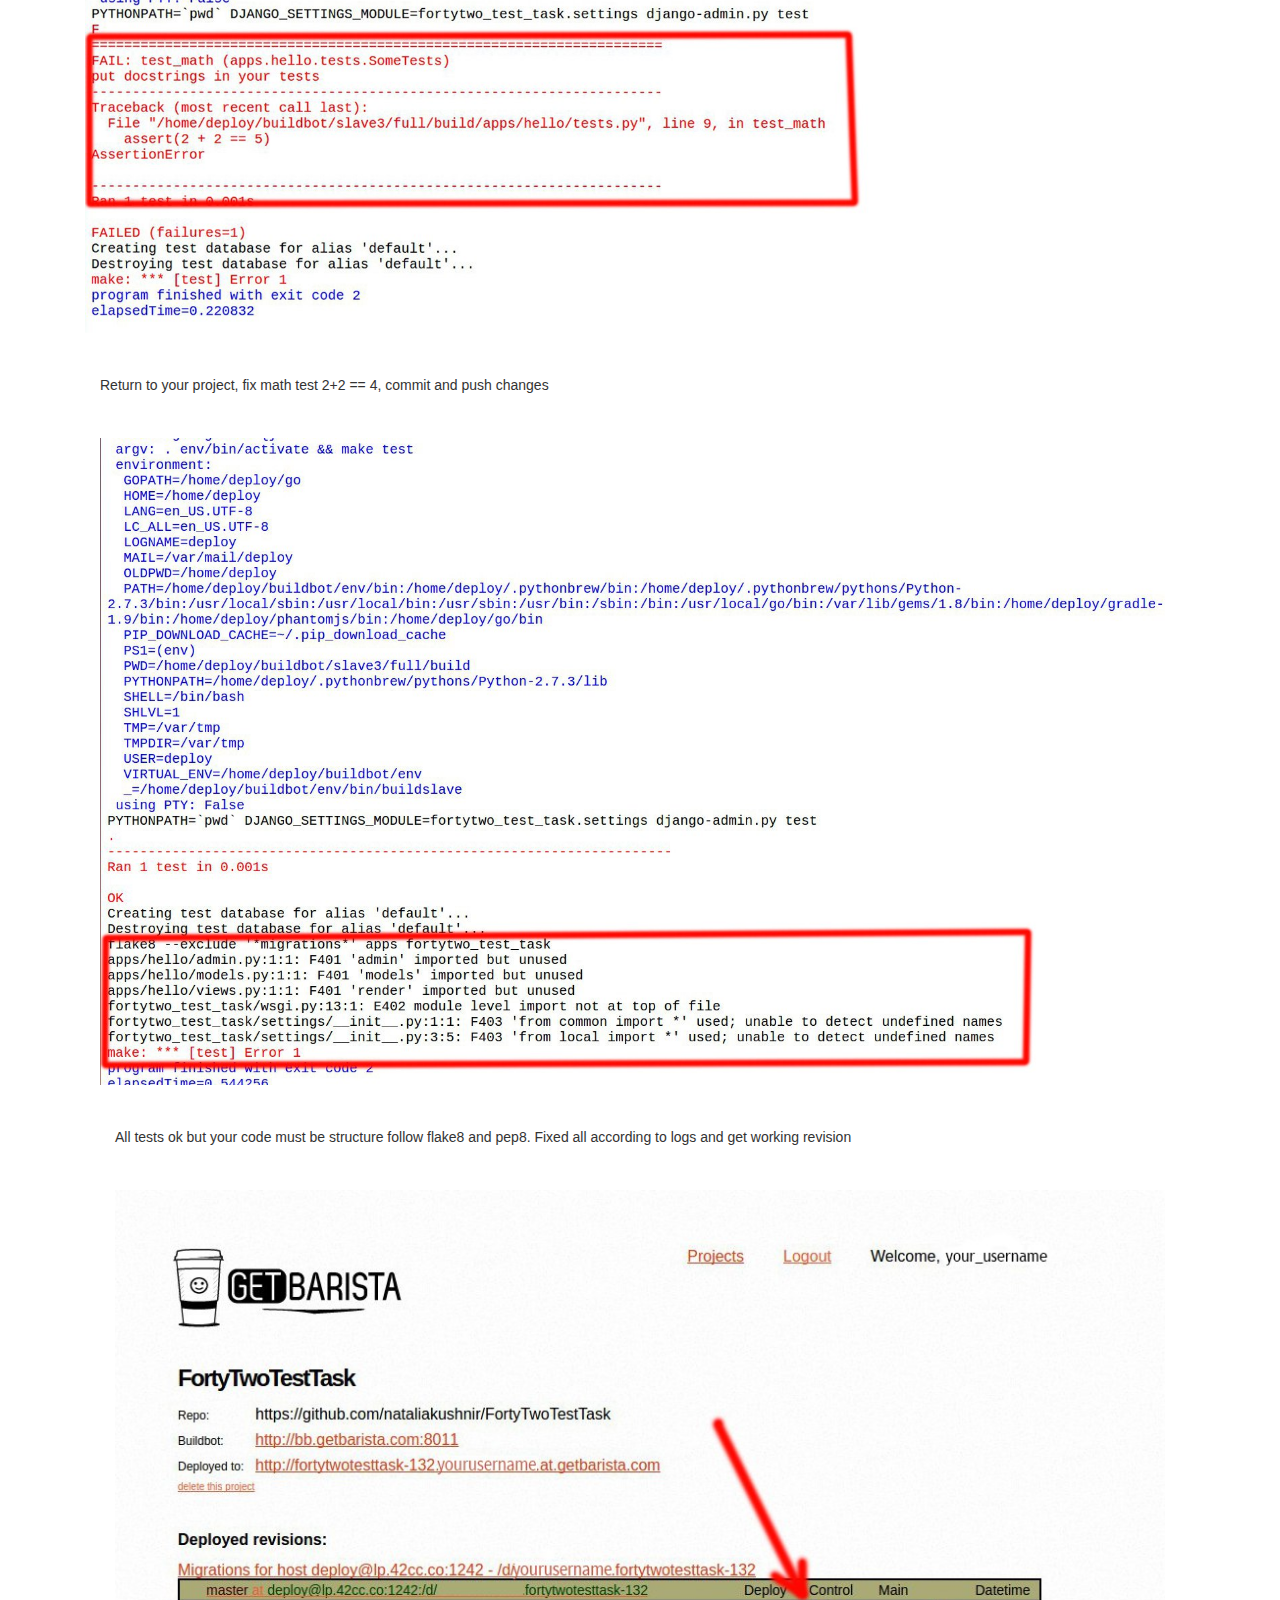
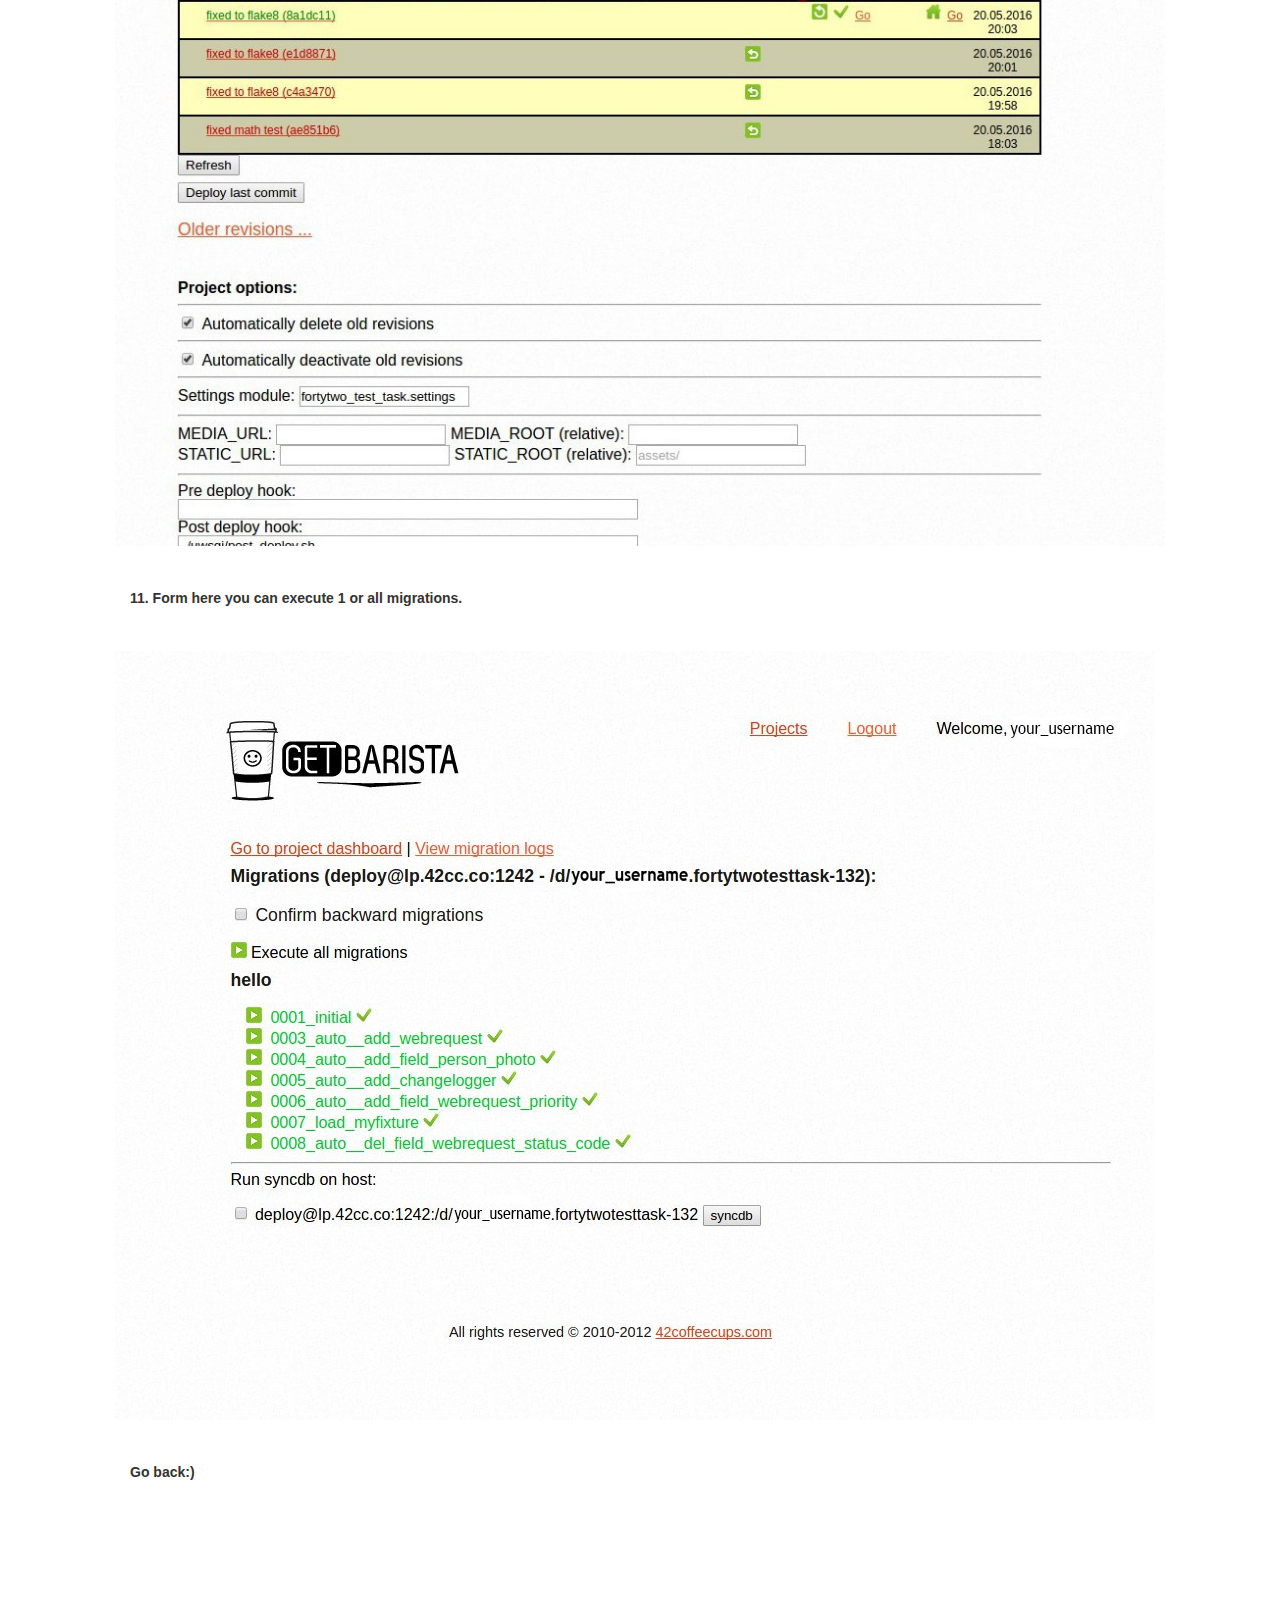
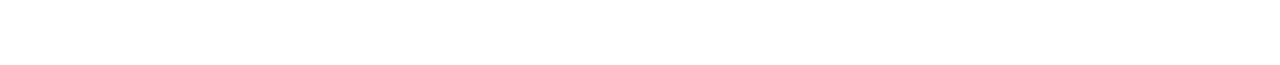
==== commit d3a89543: "update" ====
--- a/index.html
+++ b/index.html
@@ -35,7 +35,7 @@
     <br>
     </div>
     <div class="col-xs-12"><b>
-      3. Now you get go to <a href="http://getbarista.com/project">http://getbarista.com/project</a> and add your project using Add public project from github link. Just like this: 
+      3. Now you get go to <a href="http://getbarista.com/project">http://getbarista.com/project</a> and add your project using Add public project from github link. Just like this:
     </b></div>
      <div class="col-xs-12">
      <br>
@@ -43,7 +43,7 @@
     <br>
     </div>
     <div class="col-xs-12"><b>
-      4. Enter your github project url and project name to be used in getBarista: 
+      4. Enter your github project url and project name to be used in getBarista:
     </b></div>
     <div class="col-xs-12">
     <br>
@@ -51,7 +51,7 @@
     <br>
     </div>
     <div class="col-xs-12"><b>
-      5. On project dashboard, set Django settings module to <i>fortytwo_test_task.settings</i> and save the changes:
+      5. On project dashboard, set Django settings module to <i>fortytwo_test_task.settings</i>, python version (3), migrations mode (1.7+) and save the changes:
     </b></div>
     <div class="col-xs-12">
     <br>
@@ -75,7 +75,7 @@
 $ virtualenv --no-site-packages .env <br>
 $ source .env/bin/activate <br>
 $ .env/bin/pip install -r requirements.txt <br>
-$ python manage.py syncdb --no-input
+$ python manage.py migrate --no-input
     </i></div>
     <div class="col-xs-12"><b><br>
       8. Change db with random name in settings and make initial commit. Push changes, they will be deployed automatically.
@@ -124,7 +124,7 @@
     <img src="images/13.png" class="img-responsive">
     <br>
     <div class="col-xs-12"><b>
-      11. Work with south (use django 1.6<=version&lt;1.7). All migrations run automatically. Press Migrations for host deploy… syncdb to create database. When you will add migrations, go here to get list of them.
+      11. Form here you can execute 1 or all migrations.
     </b></div>
     </div>
     <div class="col-xs-12"><br>
@@ -145,4 +145,4 @@
     <!-- Include all compiled plugins (below), or include individual files as needed -->
     <script src="js/bootstrap.min.js"></script>
   </body>
-</html>+</html>
